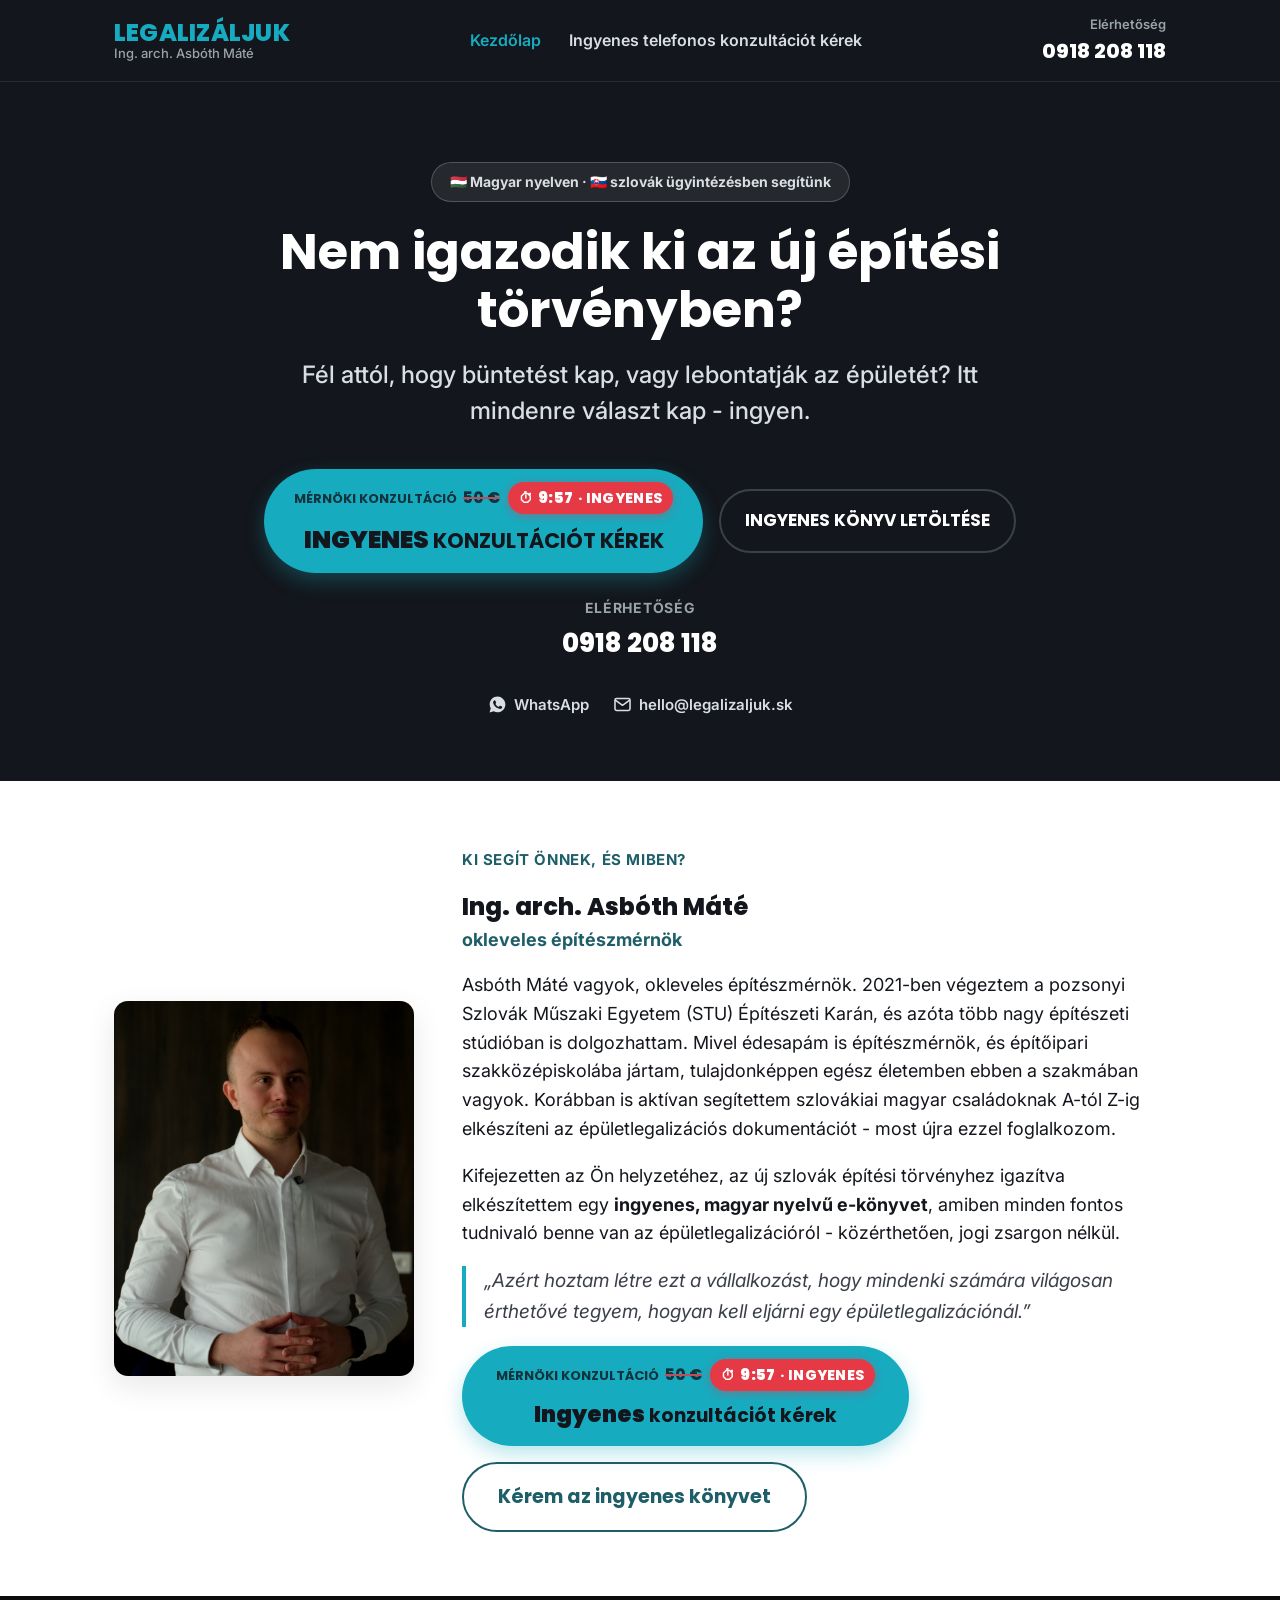
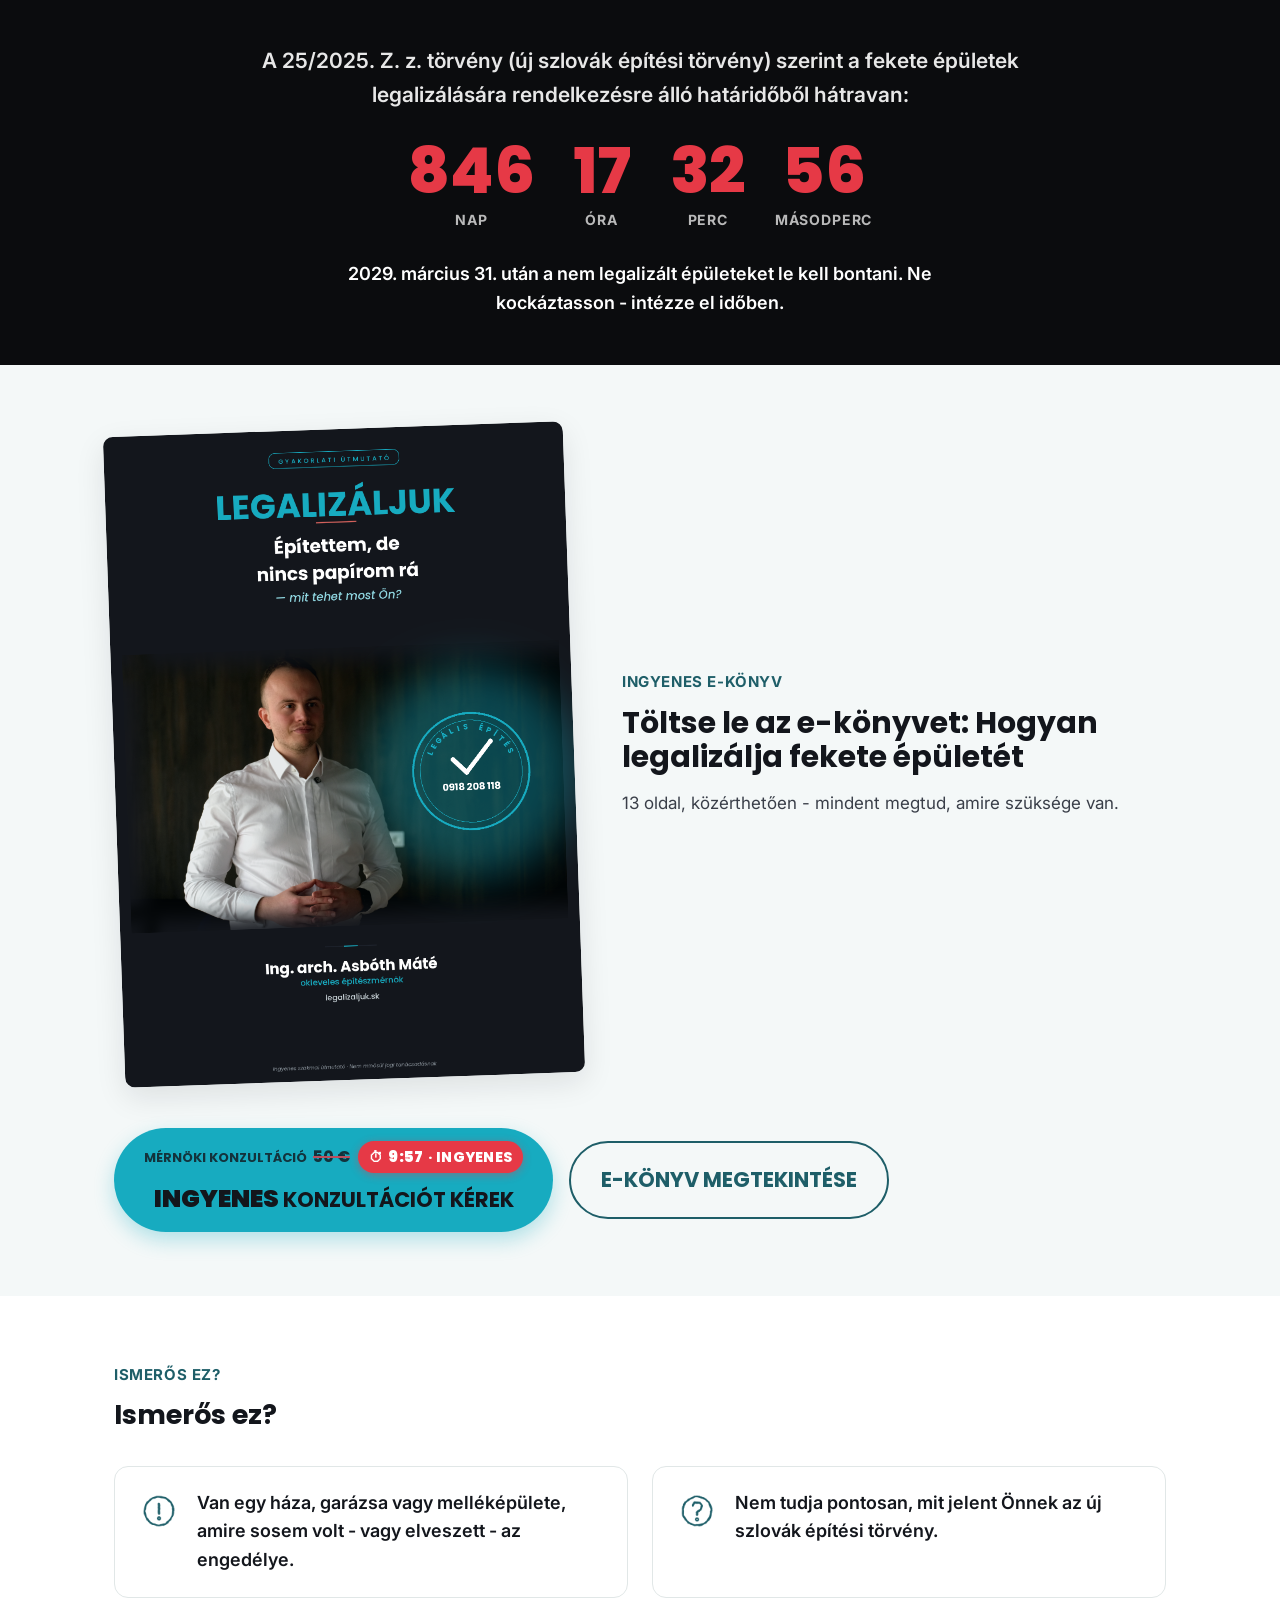
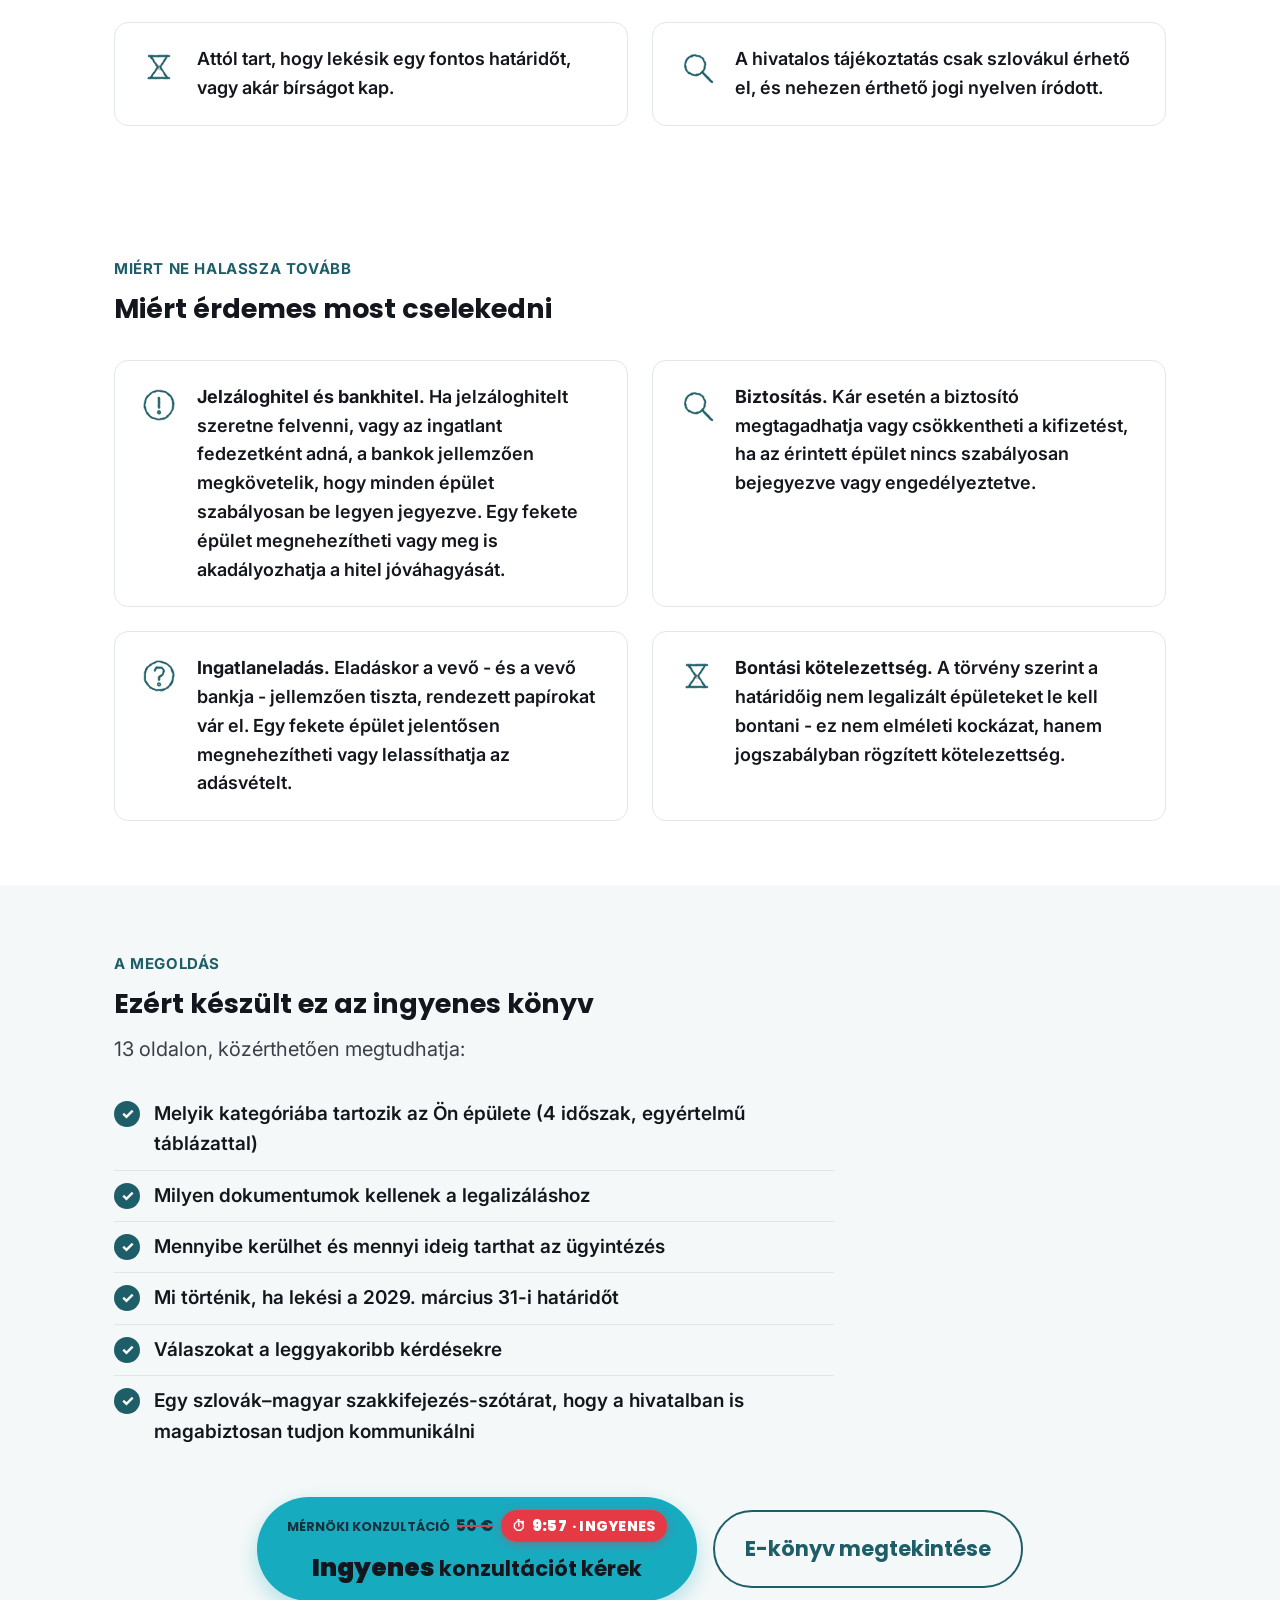
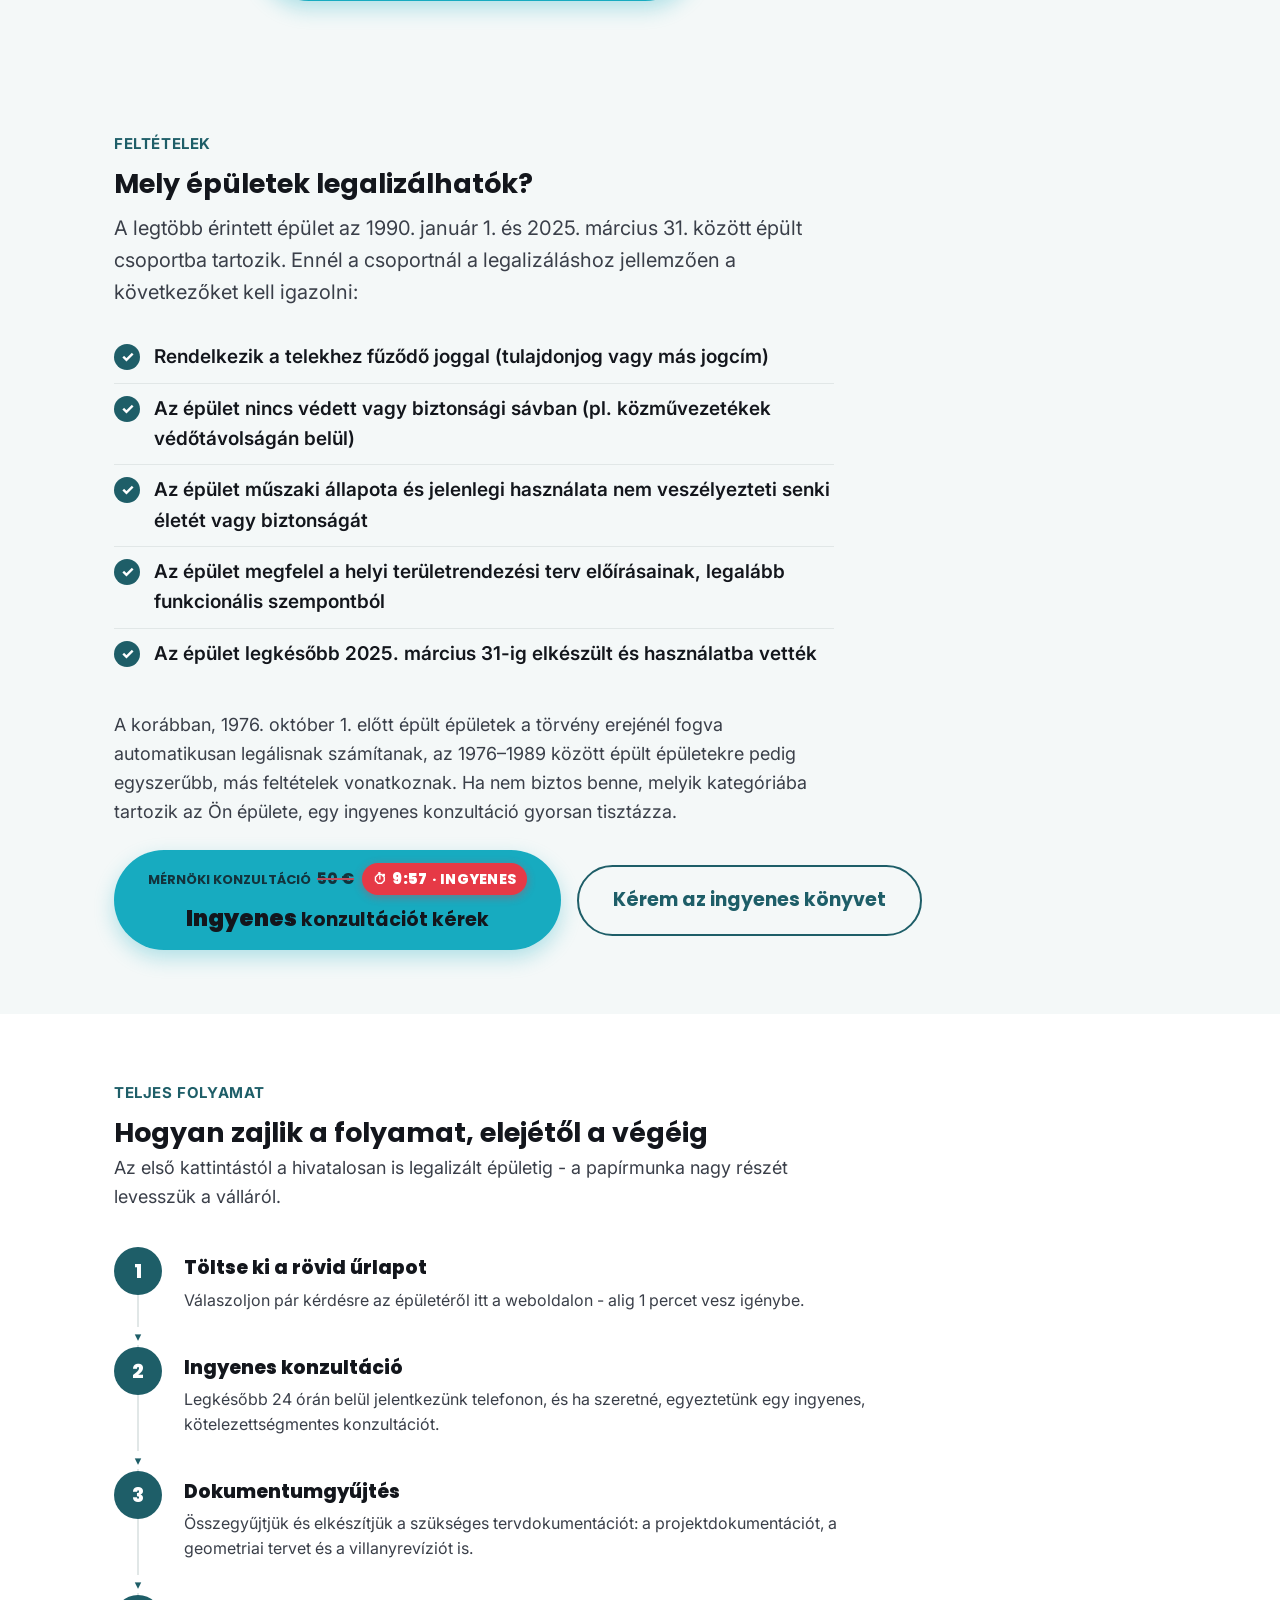
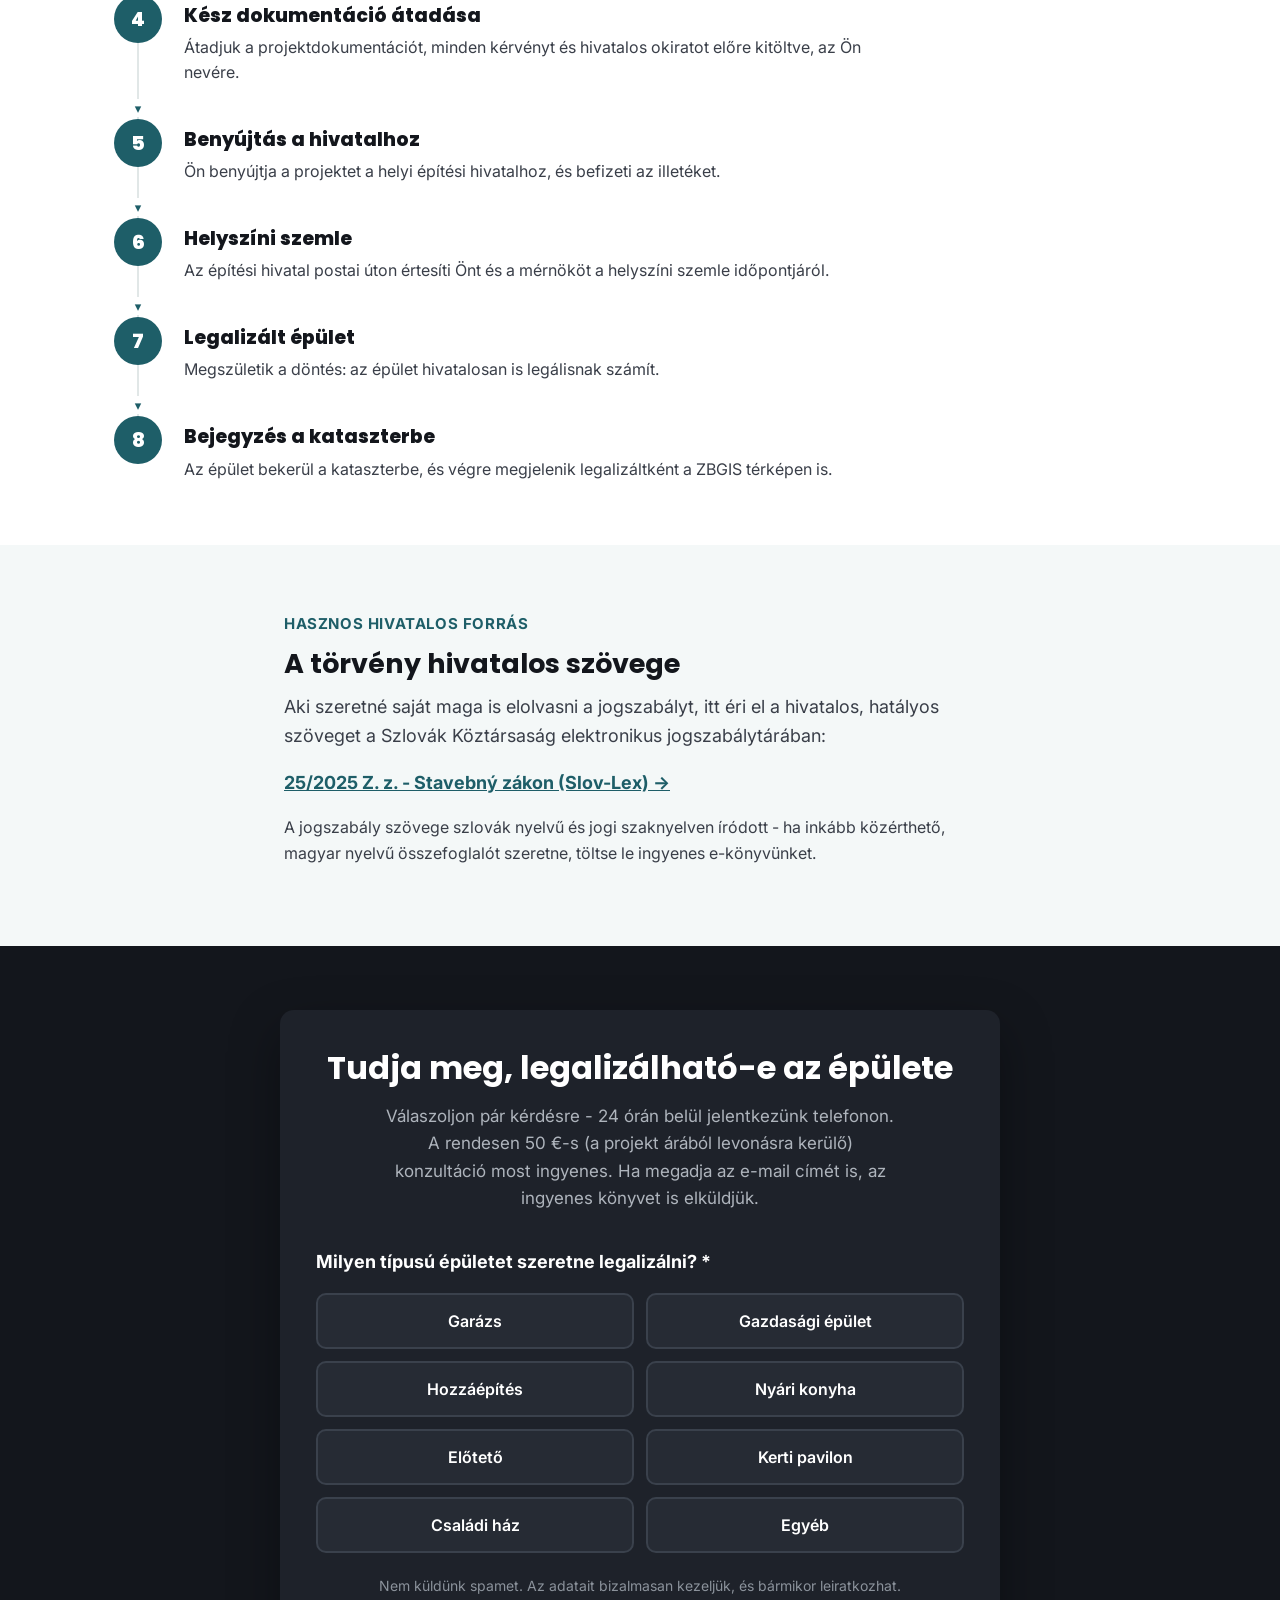
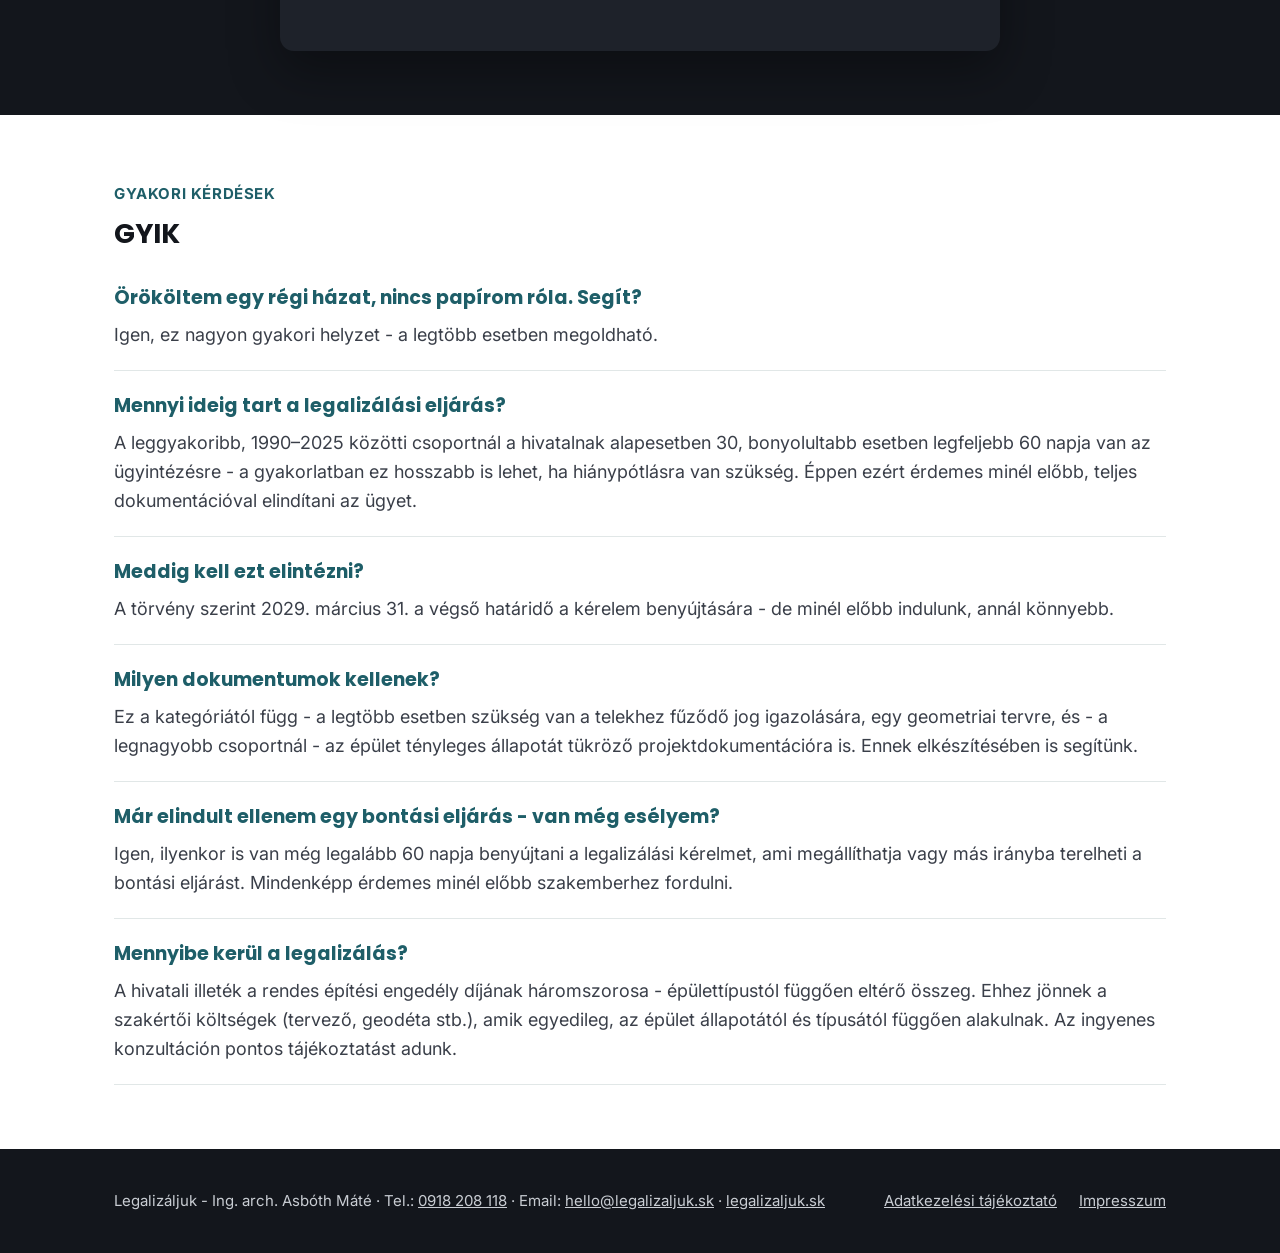
==== index.html @ 5e718c87 "Initial commit: Legalizáljuk landing page + Supabase/Resend lead pipeline Co-Authored-By: Claude Son" ====
<!DOCTYPE html>
<html lang="hu">
<head>
<meta charset="UTF-8">
<meta name="viewport" content="width=device-width, initial-scale=1.0">
<title>Legalizáljuk - Épületlegalizáció Szlovákiában | Ing. arch. Asbóth Máté</title>
<meta name="description" content="Fekete épülete van Szlovákiában? Ingyenes magyar nyelvű e-könyv és szakértői segítség a legalizációhoz - 2029. március 31-i határidő.">

<!-- =========================================================
     META PIXEL - illeszd be a saját Pixel-ID-det, majd vedd ki
     a kommentet erről a blokkról.
     =========================================================
<script>
  !function(f,b,e,v,n,t,s)
  {if(f.fbq)return;n=f.fbq=function(){n.callMethod?
  n.callMethod.apply(n,arguments):n.queue.push(arguments)};
  if(!f._fbq)f._fbq=n;n.push=n;n.loaded=!0;n.version='2.0';
  n.queue=[];t=b.createElement(e);t.async=!0;
  t.src=v;s=b.getElementsByTagName(e)[0];
  s.parentNode.insertBefore(t,s)}(window, document,'script',
  'https://connect.facebook.net/en_US/fbevents.js');
  fbq('init', 'IDE_JON_A_PIXEL_ID');
  fbq('track', 'PageView');
</script>
-->

<link rel="preconnect" href="https://fonts.googleapis.com">
<link rel="preconnect" href="https://fonts.gstatic.com" crossorigin>
<link href="https://fonts.googleapis.com/css2?family=Inter:wght@400;500;600;700&family=Poppins:wght@700;800&display=swap" rel="stylesheet">
<link rel="stylesheet" href="style.css">
</head>
<body>

<header class="site-header">
  <div class="wrap">
    <a href="index.html" class="logo">
      <span class="logo-word">LEGALIZÁLJUK</span>
      <span class="logo-sub">Ing. arch. Asbóth Máté</span>
    </a>
    <nav class="site-nav">
      <a href="index.html" class="active">Kezdőlap</a>
      <a href="#form-consult" data-consult-cta="compact" data-locked-label="Fontos: kérje most a konzultációt">Ingyenes telefonos konzultációt kérek</a>
    </nav>
    <a href="tel:+421918208118" class="header-phone">
      <span class="label">Elérhetőség</span>
      <span class="num">0918 208 118</span>
    </a>
  </div>
</header>

<!-- ================= HERO (sötét) ================= -->
<section class="hero hero-dark">
  <div class="wrap">
    <div class="hero-flag-badge">🇭🇺 Magyar nyelven · 🇸🇰 szlovák ügyintézésben segítünk</div>
    <h1>Nem igazodik ki az új építési törvényben?</h1>
    <p class="hero-sub">Fél attól, hogy büntetést kap, vagy lebontatják az épületét? Itt mindenre választ kap - ingyen.</p>
    <div class="hero-ctas">
      <div class="cta-row cta-row-center">
        <a href="#form-consult" class="btn btn-cyan btn-lg btn-timer" data-consult-cta="full">
          <span class="timer-row">
            <span class="orig-offer">MÉRNÖKI KONZULTÁCIÓ <span class="orig-price">50 €</span></span>
            <span class="free-badge">⏱ <span class="consult-timer-value">10:00</span> · INGYENES</span>
          </span>
          <span class="timer-main"><span class="word-ingyenes">INGYENES</span> KONZULTÁCIÓT KÉREK</span>
        </a>
        <a href="#form" class="btn btn-outline-dark btn-lg">INGYENES KÖNYV LETÖLTÉSE</a>
      </div>
      <a href="tel:+421918208118" class="hero-contact">
        <span class="label">Elérhetőség</span>
        <span class="hero-phone">0918 208 118</span>
      </a>
      <div class="hero-contact-extra">
        <a href="https://wa.me/421918208118" target="_blank" rel="noopener">
          <svg viewBox="0 0 24 24" fill="currentColor" aria-hidden="true"><path d="M12.04 2C6.58 2 2.13 6.45 2.13 11.91c0 1.75.46 3.45 1.32 4.95L2 22l5.28-1.38a9.9 9.9 0 0 0 4.76 1.21h.01c5.46 0 9.9-4.45 9.9-9.92 0-2.65-1.03-5.14-2.9-7.01A9.87 9.87 0 0 0 12.04 2zm5.8 14.13c-.24.68-1.4 1.3-1.93 1.37-.5.08-1.12.11-1.8-.11a16.5 16.5 0 0 1-1.62-.6c-2.86-1.24-4.72-4.12-4.86-4.31-.14-.19-1.16-1.55-1.16-2.95 0-1.41.73-2.1 1-2.39.26-.29.56-.36.75-.36.19 0 .37 0 .53.01.17.01.4-.06.62.48.24.58.81 2 .88 2.15.07.15.12.32.02.51-.09.19-.14.31-.28.48-.14.17-.29.37-.42.5-.14.14-.28.29-.12.57.16.29.72 1.2 1.56 1.95 1.07.96 1.98 1.26 2.26 1.4.29.14.46.12.63-.07.17-.19.71-.83.9-1.11.19-.29.38-.24.63-.14.26.09 1.65.78 1.93.92.29.14.48.21.55.33.07.12.07.68-.17 1.35z"/></svg>
          WhatsApp
        </a>
        <a href="mailto:hello@legalizaljuk.sk">
          <svg viewBox="0 0 24 24" fill="none" stroke="currentColor" stroke-width="2" aria-hidden="true"><rect x="2.5" y="4.5" width="19" height="15" rx="2"/><path d="M3 6.5l9 6.5 9-6.5" stroke-linecap="round" stroke-linejoin="round"/></svg>
          hello@legalizaljuk.sk
        </a>
      </div>
    </div>
  </div>
</section>

<!-- ================= BIZALOM / BEMUTATKOZÁS ================= -->
<section class="section bio-section" id="bemutatkozas">
  <div class="wrap">
    <div class="bio-photo">
      <img src="assets/mate-portrait.jpg" alt="Ing. arch. Asbóth Máté portréja">
    </div>
    <div class="bio-copy">
      <span class="eyebrow">Ki segít Önnek, és miben?</span>
      <div class="bio-name">Ing. arch. Asbóth Máté</div>
      <div class="bio-title">okleveles építészmérnök</div>
      <p>Asbóth Máté vagyok, okleveles építészmérnök. 2021-ben végeztem a pozsonyi Szlovák Műszaki Egyetem (STU) Építészeti Karán, és azóta több nagy építészeti stúdióban is dolgozhattam. Mivel édesapám is építészmérnök, és építőipari szakközépiskolába jártam, tulajdonképpen egész életemben ebben a szakmában vagyok. Korábban is aktívan segítettem szlovákiai magyar családoknak A-tól Z-ig elkészíteni az épületlegalizációs dokumentációt - most újra ezzel foglalkozom.</p>
      <p>Kifejezetten az Ön helyzetéhez, az új szlovák építési törvényhez igazítva elkészítettem egy <b>ingyenes, magyar nyelvű e-könyvet</b>, amiben minden fontos tudnivaló benne van az épületlegalizációról - közérthetően, jogi zsargon nélkül.</p>
      <p class="bio-quote">„Azért hoztam létre ezt a vállalkozást, hogy mindenki számára világosan érthetővé tegyem, hogyan kell eljárni egy épületlegalizációnál.”</p>
      <div class="cta-row">
        <a href="#form-consult" class="btn btn-cyan btn-timer" data-consult-cta="full">
          <span class="timer-row">
            <span class="orig-offer">MÉRNÖKI KONZULTÁCIÓ <span class="orig-price">50 €</span></span>
            <span class="free-badge">⏱ <span class="consult-timer-value">10:00</span> · INGYENES</span>
          </span>
          <span class="timer-main"><span class="word-ingyenes">Ingyenes</span> konzultációt kérek</span>
        </a>
        <a href="#form" class="btn btn-outline">Kérem az ingyenes könyvet</a>
      </div>
    </div>
  </div>
</section>

<!-- ================= VISSZASZÁMLÁLÓ ================= -->
<section class="countdown-panel" id="hatarido">
  <div class="wrap">
    <p class="countdown-title">
      A 25/2025. Z. z. törvény (új szlovák építési törvény) szerint a fekete épületek legalizálására rendelkezésre álló határidőből hátravan:
    </p>
    <div class="countdown-grid" aria-live="polite">
      <div class="countdown-unit">
        <div class="num" id="cd-days">–</div>
        <div class="lbl">nap</div>
      </div>
      <div class="countdown-unit">
        <div class="num" id="cd-hours">–</div>
        <div class="lbl">óra</div>
      </div>
      <div class="countdown-unit">
        <div class="num" id="cd-mins">–</div>
        <div class="lbl">perc</div>
      </div>
      <div class="countdown-unit">
        <div class="num" id="cd-secs">–</div>
        <div class="lbl">másodperc</div>
      </div>
    </div>
    <p class="countdown-note">2029. március 31. után a nem legalizált épületeket le kell bontani. Ne kockáztasson - intézze el időben.</p>
  </div>
</section>

<!-- ================= E-KÖNYV ================= -->
<section class="section section-alt ebook-section" id="ebook">
  <div class="wrap">
    <div class="ebook-cover-wrap">
      <img src="assets/ebook-cover.png" alt="Építettem, de nincs papírom rá - ingyenes e-könyv borítója">
    </div>
    <div class="ebook-copy">
      <span class="eyebrow">Ingyenes e-könyv</span>
      <h2>Töltse le az e-könyvet: Hogyan legalizálja fekete épületét</h2>
      <p class="sub">13 oldal, közérthetően - mindent megtud, amire szüksége van.</p>
    </div>
    <div class="cta-row" style="grid-column:1 / -1;">
      <a href="#form-consult" class="btn btn-cyan btn-lg btn-timer" data-consult-cta="full">
        <span class="timer-row">
          <span class="orig-offer">MÉRNÖKI KONZULTÁCIÓ <span class="orig-price">50 €</span></span>
          <span class="free-badge">⏱ <span class="consult-timer-value">10:00</span> · INGYENES</span>
        </span>
        <span class="timer-main"><span class="word-ingyenes">INGYENES</span> KONZULTÁCIÓT KÉREK</span>
      </a>
      <a href="#form" class="btn btn-outline btn-lg">E-KÖNYV MEGTEKINTÉSE</a>
    </div>
  </div>
</section>

<!-- ================= PROBLÉMA ================= -->
<section class="section" id="problema">
  <div class="wrap">
    <span class="eyebrow">Ismerős ez?</span>
    <h2>Ismerős ez?</h2>
    <div class="problem-list">
      <div class="problem-card">
        <img src="assets/icon_2_alert.png" alt="">
        <p>Van egy háza, garázsa vagy melléképülete, amire sosem volt - vagy elveszett - az engedélye.</p>
      </div>
      <div class="problem-card">
        <img src="assets/icon_8_question.png" alt="">
        <p>Nem tudja pontosan, mit jelent Önnek az új szlovák építési törvény.</p>
      </div>
      <div class="problem-card">
        <img src="assets/icon_5_hourglass.png" alt="">
        <p>Attól tart, hogy lekésik egy fontos határidőt, vagy akár bírságot kap.</p>
      </div>
      <div class="problem-card">
        <img src="assets/icon_7_magnifier.png" alt="">
        <p>A hivatalos tájékoztatás csak szlovákul érhető el, és nehezen érthető jogi nyelven íródott.</p>
      </div>
    </div>
  </div>
</section>

<!-- ================= MIÉRT ÉRDEMES MOST CSELEKEDNI ================= -->
<section class="section" id="miert-most">
  <div class="wrap">
    <span class="eyebrow">Miért ne halassza tovább</span>
    <h2>Miért érdemes most cselekedni</h2>
    <div class="problem-list">
      <div class="problem-card">
        <img src="assets/icon_2_alert.png" alt="">
        <p><b>Jelzáloghitel és bankhitel.</b> Ha jelzáloghitelt szeretne felvenni, vagy az ingatlant fedezetként adná, a bankok jellemzően megkövetelik, hogy minden épület szabályosan be legyen jegyezve. Egy fekete épület megnehezítheti vagy meg is akadályozhatja a hitel jóváhagyását.</p>
      </div>
      <div class="problem-card">
        <img src="assets/icon_7_magnifier.png" alt="">
        <p><b>Biztosítás.</b> Kár esetén a biztosító megtagadhatja vagy csökkentheti a kifizetést, ha az érintett épület nincs szabályosan bejegyezve vagy engedélyeztetve.</p>
      </div>
      <div class="problem-card">
        <img src="assets/icon_8_question.png" alt="">
        <p><b>Ingatlaneladás.</b> Eladáskor a vevő - és a vevő bankja - jellemzően tiszta, rendezett papírokat vár el. Egy fekete épület jelentősen megnehezítheti vagy lelassíthatja az adásvételt.</p>
      </div>
      <div class="problem-card">
        <img src="assets/icon_5_hourglass.png" alt="">
        <p><b>Bontási kötelezettség.</b> A törvény szerint a határidőig nem legalizált épületeket le kell bontani - ez nem elméleti kockázat, hanem jogszabályban rögzített kötelezettség.</p>
      </div>
    </div>
  </div>
</section>

<!-- ================= MEGOLDÁS ================= -->
<section class="section section-alt" id="megoldas">
  <div class="wrap">
    <span class="eyebrow">A megoldás</span>
    <h2>Ezért készült ez az ingyenes könyv</h2>
    <p class="sub" style="font-size:20px;color:var(--ink-soft);max-width:680px;">13 oldalon, közérthetően megtudhatja:</p>
    <ul class="solution-list">
      <li><span class="tick">✓</span> Melyik kategóriába tartozik az Ön épülete (4 időszak, egyértelmű táblázattal)</li>
      <li><span class="tick">✓</span> Milyen dokumentumok kellenek a legalizáláshoz</li>
      <li><span class="tick">✓</span> Mennyibe kerülhet és mennyi ideig tarthat az ügyintézés</li>
      <li><span class="tick">✓</span> Mi történik, ha lekési a 2029. március 31-i határidőt</li>
      <li><span class="tick">✓</span> Válaszokat a leggyakoribb kérdésekre</li>
      <li><span class="tick">✓</span> Egy szlovák–magyar szakkifejezés-szótárat, hogy a hivatalban is magabiztosan tudjon kommunikálni</li>
    </ul>
    <div class="cta-repeat">
      <div class="cta-row cta-row-center">
        <a href="#form-consult" class="btn btn-cyan btn-lg btn-timer" data-consult-cta="full">
          <span class="timer-row">
            <span class="orig-offer">MÉRNÖKI KONZULTÁCIÓ <span class="orig-price">50 €</span></span>
            <span class="free-badge">⏱ <span class="consult-timer-value">10:00</span> · INGYENES</span>
          </span>
          <span class="timer-main"><span class="word-ingyenes">Ingyenes</span> konzultációt kérek</span>
        </a>
        <a href="#form" class="btn btn-outline btn-lg">E-könyv megtekintése</a>
      </div>
    </div>
  </div>
</section>

<!-- ================= MELY ÉPÜLETEK LEGALIZÁLHATÓK ================= -->
<section class="section section-alt" id="feltetelek">
  <div class="wrap">
    <span class="eyebrow">Feltételek</span>
    <h2>Mely épületek legalizálhatók?</h2>
    <p style="font-size:20px;color:var(--ink-soft);max-width:720px;">A legtöbb érintett épület az 1990. január 1. és 2025. március 31. között épült csoportba tartozik. Ennél a csoportnál a legalizáláshoz jellemzően a következőket kell igazolni:</p>
    <ul class="solution-list">
      <li><span class="tick">✓</span> Rendelkezik a telekhez fűződő joggal (tulajdonjog vagy más jogcím)</li>
      <li><span class="tick">✓</span> Az épület nincs védett vagy biztonsági sávban (pl. közművezetékek védőtávolságán belül)</li>
      <li><span class="tick">✓</span> Az épület műszaki állapota és jelenlegi használata nem veszélyezteti senki életét vagy biztonságát</li>
      <li><span class="tick">✓</span> Az épület megfelel a helyi területrendezési terv előírásainak, legalább funkcionális szempontból</li>
      <li><span class="tick">✓</span> Az épület legkésőbb 2025. március 31-ig elkészült és használatba vették</li>
    </ul>
    <p style="color:var(--ink-soft);max-width:720px;">A korábban, 1976. október 1. előtt épült épületek a törvény erejénél fogva automatikusan legálisnak számítanak, az 1976–1989 között épült épületekre pedig egyszerűbb, más feltételek vonatkoznak. Ha nem biztos benne, melyik kategóriába tartozik az Ön épülete, egy ingyenes konzultáció gyorsan tisztázza.</p>
    <div class="cta-row" style="margin-top:24px;">
      <a href="#form-consult" class="btn btn-cyan btn-timer" data-consult-cta="full">
        <span class="timer-row">
          <span class="orig-offer">MÉRNÖKI KONZULTÁCIÓ <span class="orig-price">50 €</span></span>
          <span class="free-badge">⏱ <span class="consult-timer-value">10:00</span> · INGYENES</span>
        </span>
        <span class="timer-main"><span class="word-ingyenes">Ingyenes</span> konzultációt kérek</span>
      </a>
      <a href="#form" class="btn btn-outline">Kérem az ingyenes könyvet</a>
    </div>
  </div>
</section>

<!-- ================= TELJES FOLYAMAT ================= -->
<section class="section" id="folyamat">
  <div class="wrap">
    <span class="eyebrow">Teljes folyamat</span>
    <h2>Hogyan zajlik a folyamat, elejétől a végéig</h2>
    <p style="color:var(--ink-soft);max-width:720px;margin-top:-8px;">Az első kattintástól a hivatalosan is legalizált épületig - a papírmunka nagy részét levesszük a válláról.</p>
    <ol class="flow">
      <li class="flow-step">
        <div class="flow-num">1</div>
        <div class="flow-body">
          <p class="flow-title">Töltse ki a rövid űrlapot</p>
          <p>Válaszoljon pár kérdésre az épületéről itt a weboldalon - alig 1 percet vesz igénybe.</p>
        </div>
      </li>
      <li class="flow-step">
        <div class="flow-num">2</div>
        <div class="flow-body">
          <p class="flow-title">Ingyenes konzultáció</p>
          <p>Legkésőbb 24 órán belül jelentkezünk telefonon, és ha szeretné, egyeztetünk egy ingyenes, kötelezettségmentes konzultációt.</p>
        </div>
      </li>
      <li class="flow-step">
        <div class="flow-num">3</div>
        <div class="flow-body">
          <p class="flow-title">Dokumentumgyűjtés</p>
          <p>Összegyűjtjük és elkészítjük a szükséges tervdokumentációt: a projektdokumentációt, a geometriai tervet és a villanyrevíziót is.</p>
        </div>
      </li>
      <li class="flow-step">
        <div class="flow-num">4</div>
        <div class="flow-body">
          <p class="flow-title">Kész dokumentáció átadása</p>
          <p>Átadjuk a projektdokumentációt, minden kérvényt és hivatalos okiratot előre kitöltve, az Ön nevére.</p>
        </div>
      </li>
      <li class="flow-step">
        <div class="flow-num">5</div>
        <div class="flow-body">
          <p class="flow-title">Benyújtás a hivatalhoz</p>
          <p>Ön benyújtja a projektet a helyi építési hivatalhoz, és befizeti az illetéket.</p>
        </div>
      </li>
      <li class="flow-step">
        <div class="flow-num">6</div>
        <div class="flow-body">
          <p class="flow-title">Helyszíni szemle</p>
          <p>Az építési hivatal postai úton értesíti Önt és a mérnököt a helyszíni szemle időpontjáról.</p>
        </div>
      </li>
      <li class="flow-step">
        <div class="flow-num">7</div>
        <div class="flow-body">
          <p class="flow-title">Legalizált épület</p>
          <p>Megszületik a döntés: az épület hivatalosan is legálisnak számít.</p>
        </div>
      </li>
      <li class="flow-step">
        <div class="flow-num">8</div>
        <div class="flow-body">
          <p class="flow-title">Bejegyzés a kataszterbe</p>
          <p>Az épület bekerül a kataszterbe, és végre megjelenik legalizáltként a ZBGIS térképen is.</p>
        </div>
      </li>
    </ol>
  </div>
</section>

<!-- ================= HASZNOS HIVATALOS FORRÁSOK ================= -->
<section class="section section-alt" id="forrasok">
  <div class="wrap" style="max-width:760px;">
    <span class="eyebrow">Hasznos hivatalos forrás</span>
    <h2>A törvény hivatalos szövege</h2>
    <p style="color:var(--ink-soft);">Aki szeretné saját maga is elolvasni a jogszabályt, itt éri el a hivatalos, hatályos szöveget a Szlovák Köztársaság elektronikus jogszabálytárában:</p>
    <p><a href="https://www.slov-lex.sk/ezbierky/pravne-predpisy/SK/ZZ/2025/25/" target="_blank" rel="noopener" style="font-weight:700;">25/2025 Z. z. - Stavebný zákon (Slov-Lex) →</a></p>
    <p style="color:var(--ink-soft);font-size:16px;">A jogszabály szövege szlovák nyelvű és jogi szaknyelven íródott - ha inkább közérthető, magyar nyelvű összefoglalót szeretne, töltse le ingyenes e-könyvünket.</p>
  </div>
</section>

<!-- ================= FORM - INGYENES KONZULTÁCIÓ (3 lépéses kvíz) ================= -->
<section class="section form-section-dark" id="form-consult">
  <div class="wrap">
    <div class="wizard-card">

      <h2 class="wizard-title">Tudja meg, legalizálható-e az épülete</h2>
      <p class="wizard-sub" id="consult-wizard-sub">Válaszoljon pár kérdésre - 24 órán belül jelentkezünk telefonon. A rendesen 50 €-s (a projekt árából levonásra kerülő) konzultáció most ingyenes. Ha megadja az e-mail címét is, az ingyenes könyvet is elküldjük.</p>

      <div class="wizard-chips" id="consult-chips"></div>

      <form id="consult-form" novalidate>
        <div class="form-error" id="consult-form-error"></div>

        <!-- 0. lépés - épülettípus -->
        <div class="wizard-step" data-step="0">
          <p class="wizard-label">Milyen típusú épületet szeretne legalizálni? *</p>
          <div class="option-grid" data-field="building_type" data-fieldlabel="Épülettípus">
            <button type="button" class="option-btn" data-value="Garázs">Garázs</button>
            <button type="button" class="option-btn" data-value="Gazdasági épület">Gazdasági épület</button>
            <button type="button" class="option-btn" data-value="Hozzáépítés">Hozzáépítés</button>
            <button type="button" class="option-btn" data-value="Nyári konyha">Nyári konyha</button>
            <button type="button" class="option-btn" data-value="Előtető">Előtető</button>
            <button type="button" class="option-btn" data-value="Kerti pavilon">Kerti pavilon</button>
            <button type="button" class="option-btn" data-value="Családi ház">Családi ház</button>
            <button type="button" class="option-btn" data-value="Egyéb">Egyéb</button>
          </div>
        </div>

        <!-- 1. lépés - mikor épült -->
        <div class="wizard-step" data-step="1" hidden>
          <p class="wizard-label">Mikor épült az ingatlan? *</p>
          <div class="option-grid option-grid-2col" data-field="built_period" data-fieldlabel="Építés ideje">
            <button type="button" class="option-btn" data-value="1976. október 1. előtt">1976. október 1. előtt épült</button>
            <button type="button" class="option-btn" data-value="1976. október 1. – 1989. december 31. között">1976. október 1. – 1989. december 31. között épült</button>
            <button type="button" class="option-btn" data-value="1990. január 1. – 2025. március 31. között">1990. január 1. – 2025. március 31. között épült</button>
            <button type="button" class="option-btn option-btn-warning" data-value="2025. április 1. után">2025. április 1. után épült - Figyelem! Ez jelenleg nem legalizálható, fennáll a bontás veszélye!</button>
          </div>
        </div>

        <!-- 2. lépés - helyszín (ZBGIS-hez) + elérhetőség + részletek -->
        <div class="wizard-step" data-step="2" hidden>
          <div class="field-row">
            <div class="field field-dark">
              <label for="c_settlement">Község/város neve *</label>
              <input type="text" id="c_settlement" name="settlement" placeholder="Pl. Dunaszerdahely" required>
            </div>
            <div class="field field-dark">
              <label for="c_house_number">Házszám</label>
              <input type="text" id="c_house_number" name="house_number" placeholder="Pl. 123">
            </div>
          </div>
          <p class="field-hint">Ez segít, hogy a hívás előtt meg tudjam nézni az épületet a hivatalos térképen (ZBGIS).</p>

          <p class="wizard-label">Az épület jelenleg lakhatás céljára szolgál? *</p>
          <div class="option-grid" data-field="for_residence" data-fieldlabel="Lakhatás célja">
            <button type="button" class="option-btn" data-value="Igen">Igen</button>
            <button type="button" class="option-btn" data-value="Nem">Nem</button>
          </div>

          <div class="field field-dark">
            <label for="c_name">Teljes név *</label>
            <input type="text" id="c_name" name="name" required autocomplete="name">
          </div>
          <div class="field field-dark">
            <label for="c_phone">Telefonszám *</label>
            <input type="tel" id="c_phone" name="phone" required autocomplete="tel" placeholder="+421 9XX XXX XXX">
          </div>
          <div class="field field-dark">
            <label for="c_email">E-mail cím (nem kötelező - ha megadja, a könyvet is elküldjük)</label>
            <input type="email" id="c_email" name="email" autocomplete="email" placeholder="pelda@email.sk">
          </div>
          <div class="field field-dark">
            <label for="c_message">Probléma rövid leírása (nem kötelező)</label>
            <textarea id="c_message" name="message" rows="5" class="textarea-lg" placeholder="Meséljen pár szóban az épületéről..."></textarea>
          </div>

          <div class="checkbox-field required checkbox-field-dark">
            <input type="checkbox" id="consult_gdpr_consent" name="gdpr_consent" required>
            <label for="consult_gdpr_consent"><b>Hozzájárulok</b>, hogy a fent megadott személyes adataimat (név, telefonszám, e-mail cím, az épületre vonatkozó adatok) az Emma Properties s.r.o. (márkanevén: Legalizáljuk - Ing. arch. Asbóth Máté), mint adatkezelő, az épületlegalizációval kapcsolatos ingyenes konzultáció felajánlása céljából telefonon és/vagy e-mailben történő megkeresésem érdekében kezelje. Tudomásul veszem, hogy a hozzájárulásomat bármikor, indoklás nélkül, ingyenesen visszavonhatom a hello@legalizaljuk.sk e-mail címre küldött üzenettel. A hozzájárulás visszavonása nem érinti a visszavonás előtti adatkezelés jogszerűségét. Elolvastam és megértettem az <a href="adatkezelesi-tajekoztato.html" target="_blank">Adatkezelési tájékoztatót</a>.</label>
          </div>
          <div class="checkbox-field checkbox-field-dark">
            <input type="checkbox" id="consult_newsletter_optin" name="newsletter_optin">
            <label for="consult_newsletter_optin">(Nem kötelező) Szeretnék emellett rendszeresen is hasznos információkat kapni emailben az épületlegalizációval és az építkezéssel kapcsolatos témákról.</label>
          </div>
        </div>

        <!-- rejtett mezők a válaszott chip-értékeknek, hogy a beküldött adatban is szerepeljenek -->
        <input type="hidden" name="building_type" id="consult-hidden-building-type">
        <input type="hidden" name="built_period" id="consult-hidden-built-period">
        <input type="hidden" name="for_residence" id="consult-hidden-for-residence">

        <div class="wizard-nav">
          <button type="button" id="consult-back" class="btn btn-outline-dark" hidden>← Vissza</button>
          <button type="submit" id="consult-submit" class="btn btn-cyan btn-block btn-lg" hidden>Küldés - kérem az ingyenes konzultációt</button>
        </div>
        <p class="form-microcopy form-microcopy-dark">Nem küldünk spamet. Az adatait bizalmasan kezeljük, és bármikor leiratkozhat.</p>
      </form>
    </div>
  </div>
</section>

<!-- ================= GYIK ================= -->
<section class="section" id="gyik">
  <div class="wrap">
    <span class="eyebrow">Gyakori kérdések</span>
    <h2>GYIK</h2>

    <div class="faq-item">
      <p class="faq-q">Örököltem egy régi házat, nincs papírom róla. Segít?</p>
      <p class="faq-a">Igen, ez nagyon gyakori helyzet - a legtöbb esetben megoldható.</p>
    </div>
    <div class="faq-item">
      <p class="faq-q">Mennyi ideig tart a legalizálási eljárás?</p>
      <p class="faq-a">A leggyakoribb, 1990–2025 közötti csoportnál a hivatalnak alapesetben 30, bonyolultabb esetben legfeljebb 60 napja van az ügyintézésre - a gyakorlatban ez hosszabb is lehet, ha hiánypótlásra van szükség. Éppen ezért érdemes minél előbb, teljes dokumentációval elindítani az ügyet.</p>
    </div>
    <div class="faq-item">
      <p class="faq-q">Meddig kell ezt elintézni?</p>
      <p class="faq-a">A törvény szerint 2029. március 31. a végső határidő a kérelem benyújtására - de minél előbb indulunk, annál könnyebb.</p>
    </div>
    <div class="faq-item">
      <p class="faq-q">Milyen dokumentumok kellenek?</p>
      <p class="faq-a">Ez a kategóriától függ - a legtöbb esetben szükség van a telekhez fűződő jog igazolására, egy geometriai tervre, és - a legnagyobb csoportnál - az épület tényleges állapotát tükröző projektdokumentációra is. Ennek elkészítésében is segítünk.</p>
    </div>
    <div class="faq-item">
      <p class="faq-q">Már elindult ellenem egy bontási eljárás - van még esélyem?</p>
      <p class="faq-a">Igen, ilyenkor is van még legalább 60 napja benyújtani a legalizálási kérelmet, ami megállíthatja vagy más irányba terelheti a bontási eljárást. Mindenképp érdemes minél előbb szakemberhez fordulni.</p>
    </div>
    <div class="faq-item">
      <p class="faq-q">Mennyibe kerül a legalizálás?</p>
      <p class="faq-a">A hivatali illeték a rendes építési engedély díjának háromszorosa - épülettípustól függően eltérő összeg. Ehhez jönnek a szakértői költségek (tervező, geodéta stb.), amik egyedileg, az épület állapotától és típusától függően alakulnak. Az ingyenes konzultáción pontos tájékoztatást adunk.</p>
    </div>
  </div>
</section>

<!-- ================= FOOTER ================= -->
<footer class="site-footer">
  <div class="wrap">
    <div>Legalizáljuk - Ing. arch. Asbóth Máté · Tel.: <a href="tel:+421918208118">0918 208 118</a> · Email: <a href="mailto:hello@legalizaljuk.sk">hello@legalizaljuk.sk</a> · <a href="https://legalizaljuk.sk">legalizaljuk.sk</a></div>
    <div class="footer-links">
      <a href="adatkezelesi-tajekoztato.html">Adatkezelési tájékoztató</a>
      <a href="impresszum.html">Impresszum</a>
    </div>
  </div>
</footer>

<!-- ================= KÖNYV MODAL (felugró ablak) ================= -->
<div class="modal-overlay" id="book-modal-overlay" hidden>
  <div class="modal-card wizard-card form-section-dark" id="form" role="dialog" aria-modal="true" aria-labelledby="book-modal-title">
    <button type="button" class="modal-close" id="book-modal-close" aria-label="Bezárás">×</button>

    <h2 class="wizard-title" id="book-modal-title">Kérje el az ingyenes e-könyvet</h2>
    <p class="wizard-sub">Adja meg az e-mail címét és telefonszámát - két percen belül megkapja a könyvet.</p>

    <form id="book-form" novalidate>
      <div class="form-error" id="book-form-error"></div>

      <div class="field field-dark">
        <label for="email">E-mail cím *</label>
        <input type="email" id="email" name="email" required autocomplete="email" placeholder="pelda@email.sk">
      </div>
      <div class="field field-dark">
        <label for="phone">Telefonszám *</label>
        <input type="tel" id="phone" name="phone" required autocomplete="tel" placeholder="+421 9XX XXX XXX">
      </div>

      <div class="checkbox-field required checkbox-field-dark">
        <input type="checkbox" id="book_gdpr_consent" name="gdpr_consent" required>
        <label for="book_gdpr_consent"><b>Hozzájárulok</b>, hogy a fent megadott személyes adataimat (telefonszám, e-mail cím) az Emma Properties s.r.o. (márkanevén: Legalizáljuk - Ing. arch. Asbóth Máté), mint adatkezelő, az alábbi célból kezelje: az ingyenes kiskönyv részemre történő megküldése. Tudomásul veszem, hogy a hozzájárulásomat bármikor, indoklás nélkül, ingyenesen visszavonhatom a hello@legalizaljuk.sk e-mail címre küldött üzenettel. A hozzájárulás visszavonása nem érinti a visszavonás előtti adatkezelés jogszerűségét. Elolvastam és megértettem az <a href="adatkezelesi-tajekoztato.html" target="_blank">Adatkezelési tájékoztatót</a>.</label>
      </div>

      <div class="checkbox-field checkbox-field-dark">
        <input type="checkbox" id="book_newsletter_optin" name="newsletter_optin">
        <label for="book_newsletter_optin">(Nem kötelező) Szeretnék emellett rendszeresen is hasznos információkat kapni emailben az épületlegalizációval és az építkezéssel kapcsolatos témákról.</label>
      </div>

      <button type="submit" class="btn btn-cyan btn-block btn-lg">Küldés - kérem a könyvet</button>
      <p class="form-microcopy form-microcopy-dark">Nem küldünk spamet. Az adatait bizalmasan kezeljük, és bármikor leiratkozhat.</p>
    </form>
  </div>
</div>

<!-- ================= MOBIL STICKY CTA SÁV ================= -->
<div class="mobile-sticky-cta">
  <a href="#form-consult" class="btn btn-cyan" data-consult-cta="compact" data-locked-label="Fontos: kérje most">Ingyenes konzultáció</a>
  <a href="#form" class="btn btn-outline-dark">Ingyenes könyv</a>
</div>

<script src="script.js"></script>
</body>
</html>
---- style.css ----
/* =========================================================
   Legalizáljuk - landing page stílusok
   Design-elv: fehér alap, sötét szöveg, EGY kiemelő szín
   (sötét teal), nagy kontrasztok, 50+ / gyengénlátó
   látogatóknak is jól olvasható méretek.
   ========================================================= */

:root{
  --ink:        #13161C;
  --ink-soft:   #3A3F49;
  --teal:       #1E5E68;
  --teal-dark:  #163F47;
  --cyan:       #17ABC0;
  --white:      #FFFFFF;
  --bg-soft:    #F4F8F8;
  --border:     #E1E7E7;
  --red:        #E63946;
  --black:      #0B0C0E;
  --radius:     14px;
  --max-w:      1100px;
  --shadow:     0 10px 30px rgba(19,22,28,0.10);
}

*, *::before, *::after{ box-sizing: border-box; }

html{ scroll-behavior: smooth; }

body{
  margin: 0;
  font-family: "Inter", "Segoe UI", system-ui, -apple-system, Arial, sans-serif;
  color: var(--ink);
  background: var(--white);
  font-size: 18px;
  line-height: 1.6;
  -webkit-font-smoothing: antialiased;
}

h1, h2, h3{
  font-family: "Poppins", "Inter", system-ui, sans-serif;
  font-weight: 700;
  line-height: 1.15;
  margin: 0 0 0.5em 0;
  color: var(--ink);
}

p{ margin: 0 0 1em 0; }

a{ color: var(--teal); }

img{ max-width: 100%; display: block; }

.wrap{
  max-width: var(--max-w);
  margin: 0 auto;
  padding: 0 24px;
}

.section{
  padding: 64px 0;
}

.section-tight{ padding: 40px 0; }

.section-alt{
  background: var(--bg-soft);
}

.eyebrow{
  display: inline-block;
  font-weight: 700;
  letter-spacing: 0.04em;
  text-transform: uppercase;
  font-size: 15px;
  color: var(--teal);
  margin-bottom: 12px;
}

.center{ text-align: center; }

/* ---------- Gombok ---------- */
.btn{
  display: inline-flex;
  align-items: center;
  justify-content: center;
  gap: 10px;
  font-family: "Poppins", sans-serif;
  font-weight: 700;
  font-size: 19px;
  text-decoration: none;
  border: none;
  border-radius: 999px;
  padding: 18px 34px;
  cursor: pointer;
  transition: transform .12s ease, box-shadow .12s ease, opacity .12s ease;
  min-height: 56px;
}
.btn:hover{ transform: translateY(-1px); opacity: 0.95; }
.btn:active{ transform: translateY(0); }

.btn-primary{
  background: var(--teal);
  color: var(--white);
  box-shadow: 0 8px 20px rgba(30,94,104,0.30);
}
.btn-cyan{
  background: var(--cyan);
  color: var(--ink);
  box-shadow: 0 8px 20px rgba(23,171,192,0.30);
}
.btn-outline{
  background: transparent;
  color: var(--teal);
  border: 2px solid var(--teal);
}
.btn-block{ width: 100%; }
.btn-lg{ font-size: 21px; padding: 20px 30px; }
.btn[hidden]{ display: none; }

/* ---------- Konzultáció CTA - akciós visszaszámlálós gomb ---------- */
.btn-timer{
  flex-direction: column;
  gap: 6px;
  padding-top: 13px;
  padding-bottom: 13px;
}
.btn-timer .timer-row{
  display: flex;
  align-items: center;
  flex-wrap: wrap;
  justify-content: center;
  gap: 8px;
  font-size: 13px;
  font-weight: 700;
  letter-spacing: 0;
}
.btn-timer .orig-offer{
  opacity: 0.8;
}
.btn-timer .orig-price{
  display: inline-block;
  font-size: 15px;
  font-weight: 800;
  text-decoration: line-through;
  text-decoration-color: var(--red);
  text-decoration-thickness: 2px;
  margin-left: 3px;
}
.btn-timer .free-badge{
  display: inline-flex;
  align-items: center;
  gap: 5px;
  background: var(--red);
  color: var(--white);
  font-weight: 800;
  font-size: 14px;
  letter-spacing: 0.02em;
  padding: 4px 11px;
  border-radius: 999px;
  box-shadow: 0 2px 8px rgba(230,57,70,0.45);
}
.btn-timer .free-badge .consult-timer-value{
  font-variant-numeric: tabular-nums;
  font-size: 15px;
  font-weight: 900;
}
.btn-timer .timer-main{
  font-family: "Poppins", sans-serif;
}
.btn-timer .timer-main .word-ingyenes{
  font-size: 1.18em;
  font-weight: 900;
}
/* "lezárt" (24 órás) állapot - nincs ár, helyette piros sürgetés hívja fel a figyelmet */
.btn-timer.is-locked .urgent-badge{
  display: inline-flex;
  align-items: center;
  gap: 7px;
  background: var(--red);
  color: var(--white);
  font-weight: 800;
  font-size: 14px;
  letter-spacing: 0.02em;
  padding: 4px 12px;
  border-radius: 999px;
  box-shadow: 0 2px 8px rgba(230,57,70,0.45);
}
.urgent-dot{
  display: inline-block;
  width: 8px;
  height: 8px;
  flex-shrink: 0;
  border-radius: 50%;
  background: var(--white);
  animation: legal-pulse-dot-white 1.6s infinite;
}
/* piros sürgető pötty a kompakt CTA-kon (fejléc-nav, mobil sticky sáv) */
[data-consult-cta="compact"].is-locked{
  color: var(--red);
  font-weight: 800;
}
[data-consult-cta="compact"].is-locked .urgent-dot{
  background: var(--red);
  margin-right: 7px;
  vertical-align: middle;
  animation: legal-pulse-dot-red 1.6s infinite;
}
.btn[data-consult-cta="compact"].is-locked{
  background: var(--red);
  border-color: var(--red);
  color: var(--white);
}
.btn[data-consult-cta="compact"].is-locked .urgent-dot{ background: var(--white); }
.text-urgent{ color: var(--red); font-weight: 800; }
@keyframes legal-pulse-dot-white{
  0%{ box-shadow: 0 0 0 0 rgba(255,255,255,0.7); }
  70%{ box-shadow: 0 0 0 6px rgba(255,255,255,0); }
  100%{ box-shadow: 0 0 0 0 rgba(255,255,255,0); }
}
@keyframes legal-pulse-dot-red{
  0%{ box-shadow: 0 0 0 0 rgba(230,57,70,0.6); }
  70%{ box-shadow: 0 0 0 6px rgba(230,57,70,0); }
  100%{ box-shadow: 0 0 0 0 rgba(230,57,70,0); }
}

/* ---------- Fejléc (sötét, ugyanaz mint a hero) ---------- */
.site-header{
  position: sticky;
  top: 0;
  z-index: 50;
  background: var(--ink);
  border-bottom: 1px solid #262B34;
}
.site-header .wrap{
  display: flex;
  align-items: center;
  justify-content: space-between;
  padding-top: 14px;
  padding-bottom: 14px;
  gap: 16px;
}
.site-nav{
  display: flex;
  gap: 28px;
}
.site-nav a{
  font-weight: 600;
  font-size: 16px;
  color: #D9DEE3;
  text-decoration: none;
}
.site-nav a:hover{ color: var(--cyan); }
.site-nav a.active{ color: var(--cyan); }
@media (max-width: 680px){
  .site-nav{ display: none; }
}
.logo{
  display: flex;
  flex-direction: column;
  line-height: 1.1;
  text-decoration: none;
}
.logo-word{
  font-family: "Poppins", sans-serif;
  font-weight: 800;
  font-size: 24px;
  color: var(--cyan);
  letter-spacing: 0.01em;
}
.logo-sub{
  font-size: 13px;
  color: #9AA3AC;
  font-weight: 500;
}
.header-phone{
  display: flex;
  flex-direction: column;
  align-items: flex-end;
  text-decoration: none;
  color: var(--white);
}
.header-phone .label{
  font-size: 13px;
  color: #9AA3AC;
  font-weight: 600;
}
.header-phone .num{
  font-family: "Poppins", sans-serif;
  font-weight: 800;
  font-size: 20px;
  color: var(--white);
  white-space: nowrap;
}
.header-phone:hover .num{ color: var(--cyan); }

/* ---------- HERO (sötét) ---------- */
.hero{
  padding: 80px 0 64px 0;
  text-align: center;
}
.hero-dark{
  background: var(--ink);
  color: var(--white);
}
.hero-dark h1{
  color: var(--white);
  font-size: clamp(32px, 5.4vw, 50px);
  max-width: 820px;
  margin: 0 auto 18px auto;
}
.hero-dark .hero-sub{
  font-size: clamp(19px, 2.6vw, 24px);
  font-weight: 500;
  font-family: "Inter", sans-serif;
  color: #D9DEE3;
  max-width: 680px;
  margin: 0 auto 40px auto;
  line-height: 1.5;
}
.hero-flag-badge{
  display: inline-flex;
  align-items: center;
  gap: 8px;
  background: rgba(255,255,255,0.08);
  border: 1px solid rgba(255,255,255,0.2);
  color: #D9DEE3;
  font-weight: 700;
  font-size: 14px;
  padding: 8px 18px;
  border-radius: 999px;
  margin-bottom: 22px;
}
.hero-ctas{
  display: flex;
  flex-direction: column;
  align-items: center;
  gap: 24px;
}
.hero-contact{
  display: inline-flex;
  flex-direction: column;
  align-items: center;
  gap: 4px;
  text-decoration: none;
}
.hero-contact .label{
  font-size: 14px;
  font-weight: 700;
  color: #9AA3AC;
  text-transform: uppercase;
  letter-spacing: 0.05em;
}
.hero-contact .hero-phone{
  font-family: "Poppins", sans-serif;
  font-weight: 800;
  font-size: 26px;
  color: var(--white);
}
.hero-contact-extra{
  display: flex;
  gap: 24px;
  flex-wrap: wrap;
  justify-content: center;
  margin-top: 4px;
}
.hero-contact-extra a{
  display: inline-flex;
  align-items: center;
  gap: 7px;
  color: #D9DEE3;
  font-weight: 600;
  font-size: 15px;
  text-decoration: none;
}
.hero-contact-extra a:hover{ color: var(--cyan); }
.hero-contact-extra svg{ width: 19px; height: 19px; flex-shrink: 0; }

/* ---------- VISSZASZÁMLÁLÓ ---------- */
.countdown-panel{
  background: var(--black);
  color: var(--white);
  padding: 48px 0;
}
.countdown-title{
  max-width: 760px;
  margin: 0 auto 28px auto;
  text-align: center;
  font-size: clamp(17px, 2.4vw, 21px);
  font-weight: 600;
  color: #E7E7E7;
  font-family: "Inter", sans-serif;
}
.countdown-grid{
  display: flex;
  justify-content: center;
  gap: clamp(10px, 3vw, 28px);
  flex-wrap: wrap;
  margin-bottom: 28px;
}
.countdown-unit{
  text-align: center;
  min-width: 78px;
}
.countdown-unit .num{
  font-family: "Poppins", sans-serif;
  font-weight: 800;
  font-size: clamp(38px, 8vw, 64px);
  color: var(--red);
  line-height: 1;
  font-variant-numeric: tabular-nums;
}
.countdown-unit .lbl{
  margin-top: 6px;
  font-size: 14px;
  text-transform: uppercase;
  letter-spacing: 0.06em;
  color: #B9B9B9;
  font-weight: 700;
}
.countdown-note{
  max-width: 680px;
  margin: 0 auto;
  text-align: center;
  color: var(--white);
  font-size: 18px;
  font-weight: 600;
}

/* ---------- E-KÖNYV ---------- */
.ebook-section .wrap{
  display: grid;
  grid-template-columns: minmax(300px, 460px) 1fr;
  gap: 48px;
  align-items: center;
}
.ebook-cover-wrap{
  justify-self: center;
}
.ebook-cover-wrap img{
  border-radius: 10px;
  box-shadow: var(--shadow);
  transform: rotate(-2deg);
}
.ebook-copy h2{ font-size: clamp(24px,3vw,30px); }
.ebook-copy .sub{
  font-size: 17px;
  color: var(--ink-soft);
  margin-bottom: 26px;
}

/* ---------- BEMUTATKOZÁS ---------- */
.bio-section .wrap{
  display: grid;
  grid-template-columns: minmax(200px, 300px) 1fr;
  gap: 48px;
  align-items: center;
}
.bio-photo img{
  border-radius: var(--radius);
  box-shadow: var(--shadow);
  aspect-ratio: 4/5;
  object-fit: cover;
  width: 100%;
}
.bio-copy h2{ font-size: clamp(26px,3.6vw,34px); }
.bio-name{
  font-family: "Poppins", sans-serif;
  font-weight: 800;
  font-size: 24px;
  margin-top: 4px;
}
.bio-title{
  color: var(--teal);
  font-weight: 700;
  margin-bottom: 16px;
}
.bio-quote{
  margin-top: 18px;
  padding-left: 18px;
  border-left: 4px solid var(--cyan);
  font-style: italic;
  color: var(--ink-soft);
  font-size: 19px;
}

/* ---------- PROBLÉMA lista ---------- */
.problem-list{
  display: grid;
  grid-template-columns: repeat(2, 1fr);
  gap: 24px;
  margin-top: 36px;
}
.problem-card{
  display: flex;
  gap: 16px;
  align-items: flex-start;
  background: var(--white);
  border: 1px solid var(--border);
  border-radius: var(--radius);
  padding: 22px;
}
.problem-card img{
  width: 44px;
  height: 44px;
  flex-shrink: 0;
}
.problem-card p{
  margin: 0;
  font-size: 18px;
  font-weight: 600;
  color: var(--ink);
}

/* ---------- MEGOLDÁS ---------- */
.solution-list{
  list-style: none;
  margin: 24px 0 32px 0;
  padding: 0;
  max-width: 720px;
}
.solution-list li{
  display: flex;
  gap: 14px;
  align-items: flex-start;
  font-size: 19px;
  font-weight: 600;
  padding: 10px 0;
  border-bottom: 1px solid var(--border);
}
.solution-list li:last-child{ border-bottom: none; }
.solution-list .tick{
  flex-shrink: 0;
  width: 26px;
  height: 26px;
  border-radius: 50%;
  background: var(--teal);
  color: var(--white);
  display: flex;
  align-items: center;
  justify-content: center;
  font-size: 15px;
  font-weight: 800;
  margin-top: 2px;
}

/* ---------- HOGYAN MŰKÖDIK ---------- */
.steps{
  display: grid;
  grid-template-columns: repeat(3, 1fr);
  gap: 28px;
  margin-top: 36px;
}
.steps-4{ grid-template-columns: repeat(4, 1fr); }
@media (max-width: 900px){
  .steps-4{ grid-template-columns: repeat(2, 1fr); }
}
.step{
  text-align: center;
  padding: 8px;
}
.step .step-num{
  width: 56px;
  height: 56px;
  border-radius: 50%;
  background: var(--teal);
  color: var(--white);
  font-family: "Poppins", sans-serif;
  font-weight: 800;
  font-size: 24px;
  display: flex;
  align-items: center;
  justify-content: center;
  margin: 0 auto 16px auto;
}
.step p{ font-size: 18px; font-weight: 600; color: var(--ink); }

/* ---------- Teljes folyamat - függőleges flow-diagram, nyilakkal ---------- */
.flow{
  list-style: none;
  margin: 36px 0 0 0;
  padding: 0;
  max-width: 760px;
}
.flow-step{
  position: relative;
  display: flex;
  gap: 22px;
  padding-bottom: 34px;
}
.flow-step:last-child{ padding-bottom: 0; }
.flow-num{
  position: relative;
  z-index: 1;
  flex-shrink: 0;
  width: 48px;
  height: 48px;
  border-radius: 50%;
  background: var(--teal);
  color: var(--white);
  font-family: "Poppins", sans-serif;
  font-weight: 800;
  font-size: 20px;
  display: flex;
  align-items: center;
  justify-content: center;
}
.flow-step:not(:last-child)::before{
  content: "";
  position: absolute;
  left: 23px;
  top: 48px;
  bottom: -6px;
  width: 2px;
  background: var(--border);
}
.flow-step:not(:last-child)::after{
  content: "▾";
  position: absolute;
  left: 15px;
  bottom: 2px;
  width: 18px;
  height: 18px;
  line-height: 18px;
  text-align: center;
  font-size: 13px;
  color: var(--teal);
  background: var(--white);
}
.flow-body{ padding-top: 6px; }
.flow-title{
  font-family: "Poppins", sans-serif;
  font-weight: 800;
  font-size: 19px;
  color: var(--ink);
  margin: 0 0 4px 0;
}
.flow-body p:not(.flow-title){
  margin: 0;
  color: var(--ink-soft);
  font-size: 16px;
  line-height: 1.55;
}
@media (max-width: 560px){
  .flow-step{ gap: 16px; padding-bottom: 26px; }
  .flow-num{ width: 40px; height: 40px; font-size: 17px; }
  .flow-step:not(:last-child)::before{ left: 19px; top: 40px; }
  .flow-step:not(:last-child)::after{ left: 11px; }
}

/* ---------- CTA doboz ismétlés ---------- */
.cta-repeat{
  text-align: center;
  margin-top: 40px;
}

/* ---------- CTA gombsor (két gomb mindig egymás mellett) ---------- */
.cta-row{
  display: flex;
  flex-wrap: wrap;
  align-items: center;
  gap: 16px;
}
.cta-row-center{ justify-content: center; }

/* ---------- FORM (3 lépéses sötét kvíz-kártya) ---------- */
.form-section-dark{
  background: var(--ink);
}
.wizard-card{
  max-width: 720px;
  margin: 0 auto;
  background: #1E222A;
  border-radius: var(--radius);
  padding: 40px 36px;
  box-shadow: 0 20px 50px rgba(0,0,0,0.35);
}

/* ---------- Könyv-igénylés felugró ablak (modal) ---------- */
.modal-overlay{
  position: fixed;
  inset: 0;
  background: rgba(11,12,14,0.75);
  display: flex;
  align-items: flex-start;
  justify-content: center;
  padding: 40px 20px;
  z-index: 200;
  overflow-y: auto;
}
.modal-overlay[hidden]{ display: none; }
.modal-card{
  position: relative;
  width: 100%;
  margin: auto;
}
.modal-close{
  position: absolute;
  top: 14px;
  right: 14px;
  width: 38px;
  height: 38px;
  border-radius: 50%;
  background: #262B34;
  border: 2px solid #3A414C;
  color: var(--white);
  font-size: 22px;
  line-height: 1;
  cursor: pointer;
  display: flex;
  align-items: center;
  justify-content: center;
  transition: border-color .15s ease, background .15s ease;
}
.modal-close:hover{ border-color: var(--cyan); background: #3A414C; }
body.modal-open{ overflow: hidden; }
@media (max-width: 560px){
  .modal-overlay{ padding: 20px 12px; }
  .modal-card{ padding: 32px 20px; }
}
.form-section-dark .wizard-title{
  color: var(--white);
  text-align: center;
  font-size: clamp(24px, 3.2vw, 32px);
}
.form-section-dark .wizard-sub{
  text-align: center;
  color: #AEB4BC;
  max-width: 520px;
  margin: 0 auto 28px auto;
  font-size: 17px;
}
.wizard-chips{
  display: flex;
  flex-wrap: wrap;
  gap: 8px;
  justify-content: center;
  margin-bottom: 8px;
}
.wizard-chips:not(:empty){ margin-bottom: 24px; }
.chip{
  display: inline-flex;
  align-items: center;
  gap: 8px;
  background: rgba(23,171,192,0.15);
  border: 1px solid var(--cyan);
  color: var(--cyan);
  font-size: 14px;
  font-weight: 700;
  padding: 8px 8px 8px 14px;
  border-radius: 999px;
}
.chip button{
  background: none;
  border: none;
  color: inherit;
  cursor: pointer;
  font-size: 16px;
  line-height: 1;
  padding: 2px;
}
.form-section-dark .wizard-label{
  color: var(--white);
  font-weight: 700;
  font-size: 18px;
  margin: 0 0 16px 0;
}
.option-grid{
  display: grid;
  grid-template-columns: repeat(2, 1fr);
  gap: 12px;
  margin-bottom: 8px;
}
.option-btn{
  background: #262B34;
  border: 2px solid #3A414C;
  color: var(--white);
  font-family: "Inter", sans-serif;
  font-weight: 600;
  font-size: 16px;
  border-radius: 10px;
  padding: 16px 14px;
  cursor: pointer;
  text-align: center;
  transition: border-color .15s ease, background .15s ease;
  min-height: 56px;
}
.option-btn:hover{ border-color: var(--cyan); }
.option-btn.selected{
  background: rgba(23,171,192,0.18);
  border-color: var(--cyan);
  color: var(--cyan);
}
.option-btn-warning{
  grid-column: 1 / -1;
  text-align: left;
  border-color: #7A2E2E;
  color: #FF9C9C;
}
.option-btn-warning:hover{ border-color: var(--red); }
.option-btn-warning.selected{
  background: rgba(230,57,70,0.15);
  border-color: var(--red);
  color: #FFB4B4;
}
.form-section-dark .field label{ color: var(--white); }
.form-section-dark .field input[type="text"],
.form-section-dark .field input[type="tel"],
.form-section-dark .field input[type="email"],
.form-section-dark .field textarea{
  background: #262B34;
  border: 2px solid #3A414C;
  color: var(--white);
}
.form-section-dark .field input[type="text"]::placeholder,
.form-section-dark .field input[type="tel"]::placeholder,
.form-section-dark .field input[type="email"]::placeholder,
.form-section-dark .field textarea::placeholder{ color: #8B929B; }
.form-section-dark .field input:focus,
.form-section-dark .field textarea:focus{ border-color: var(--cyan); }
.form-section-dark .field textarea{ resize: vertical; font-family: inherit; }
.form-section-dark .field textarea.textarea-lg{ min-height: 130px; }
.form-section-dark .checkbox-field label{ color: #C3C8CE; }
.form-section-dark .checkbox-field.required label b{ color: var(--white); }
.form-section-dark .checkbox-field a{ color: var(--cyan); }
.field-row{ display: flex; gap: 16px; }
.field-row .field{ flex: 1; min-width: 0; }
.form-section-dark .field-hint{
  font-size: 14px;
  color: #8B929B;
  margin: -10px 0 20px 0;
}
.wizard-skip{ text-align: center; margin-top: 18px; }
.wizard-skip a{
  color: #9AA3AC;
  font-size: 14px;
  text-decoration: underline;
  cursor: pointer;
}
.wizard-skip a:hover{ color: var(--cyan); }
.wizard-nav{
  display: flex;
  gap: 14px;
  margin-top: 8px;
}
.btn-outline-dark{
  background: transparent;
  border: 2px solid #3A414C;
  color: var(--white);
  font-family: "Poppins", sans-serif;
  font-weight: 700;
  border-radius: 999px;
  padding: 16px 24px;
  cursor: pointer;
  font-size: 17px;
}
.btn-outline-dark:hover{ border-color: var(--cyan); }
.form-section-dark .form-microcopy{ color: #8B929B; }

.field{ margin-bottom: 18px; }
.field label{
  display: block;
  font-weight: 700;
  color: var(--ink);
  margin-bottom: 6px;
  font-size: 16px;
}
.field input[type="text"],
.field input[type="tel"],
.field input[type="email"],
.field textarea{
  width: 100%;
  padding: 14px 16px;
  font-size: 18px;
  border: 2px solid var(--border);
  border-radius: 10px;
  font-family: inherit;
  color: var(--ink);
}
.field textarea{ resize: vertical; }
.field input:focus,
.field textarea:focus{
  outline: none;
  border-color: var(--teal);
}
.checkbox-field{
  display: flex;
  gap: 12px;
  align-items: flex-start;
  margin-bottom: 16px;
}
.checkbox-field input{
  width: 22px;
  height: 22px;
  margin-top: 3px;
  flex-shrink: 0;
  accent-color: var(--teal);
}
.checkbox-field label{
  font-size: 15px;
  color: var(--ink-soft);
  line-height: 1.5;
}
.checkbox-field.required label b{ color: var(--ink); }
.form-microcopy{
  text-align: center;
  font-size: 14px;
  color: var(--ink-soft);
  margin-top: 14px;
}
.form-error{
  display: none;
  background: #FCE9E9;
  color: #A32323;
  border: 1px solid #F1B9B9;
  border-radius: 8px;
  padding: 12px 14px;
  font-size: 15px;
  margin-bottom: 16px;
  font-weight: 600;
}
.form-error.show{ display: block; }

/* ---------- GYIK ---------- */
.faq-item{
  border-bottom: 1px solid var(--border);
  padding: 20px 0;
}
.faq-item:first-child{ border-top: 1px solid var(--border); }
.faq-q{
  font-family: "Poppins", sans-serif;
  font-weight: 700;
  font-size: 19px;
  margin-bottom: 8px;
  color: var(--teal);
}
.faq-a{ color: var(--ink-soft); margin: 0; }

/* ---------- Footer ---------- */
.site-footer{
  background: var(--ink);
  color: #C9CDD3;
  padding: 40px 0;
  font-size: 15px;
}
.site-footer .wrap{
  display: flex;
  flex-wrap: wrap;
  justify-content: space-between;
  gap: 16px;
  align-items: center;
}
.site-footer a{ color: #C9CDD3; }
.site-footer .footer-links a{ margin-left: 18px; }
.site-footer .footer-links a:first-child{ margin-left: 0; }

/* ---------- Köszönő oldal ---------- */
.thanks-hero{
  text-align: center;
  padding: 80px 0 40px 0;
}
.check-badge{
  width: 96px;
  height: 96px;
  border-radius: 50%;
  background: var(--teal);
  color: var(--white);
  display: flex;
  align-items: center;
  justify-content: center;
  margin: 0 auto 28px auto;
}
.thanks-hero h1{ font-size: clamp(30px,5vw,44px); }
.thanks-hero .lead{
  max-width: 560px;
  margin: 0 auto;
  font-size: 20px;
  color: var(--ink-soft);
}
.thanks-cta{
  max-width: 560px;
  margin: 40px auto 0 auto;
  background: var(--teal);
  color: var(--white);
  border-radius: var(--radius);
  padding: 36px;
  text-align: center;
}
.thanks-cta h2{ color: var(--white); font-size: 24px; }
.thanks-cta .tel-btn{
  margin-top: 16px;
}
.thanks-cta .alt{
  margin-top: 16px;
  font-size: 15px;
  color: #DCEEF0;
}
.thanks-trust{
  text-align: center;
  max-width: 520px;
  margin: 28px auto 0 auto;
  color: var(--ink-soft);
  font-size: 16px;
}

/* ---------- Mobil sticky CTA sáv ---------- */
/* Csak mobilon (≤680px) jelenik meg, mindig elérhető marad görgetés
   közben is, hogy a látogató bárhonnan egy koppintással eljusson
   valamelyik űrlaphoz. */
.mobile-sticky-cta{
  display: none;
}
@media (max-width: 680px){
  .mobile-sticky-cta{
    display: flex;
    position: fixed;
    left: 0;
    right: 0;
    bottom: 0;
    z-index: 60;
    background: var(--ink);
    border-top: 1px solid #262B34;
    box-shadow: 0 -6px 20px rgba(0,0,0,0.35);
    padding: 10px 10px calc(10px + env(safe-area-inset-bottom, 0px)) 10px;
    gap: 8px;
    transition: transform .2s ease;
  }
  .mobile-sticky-cta.is-hidden{
    transform: translateY(100%);
  }
  .mobile-sticky-cta a.btn{
    flex: 1;
    min-height: 48px;
    padding: 12px 10px;
    font-size: 14px;
    text-align: center;
  }
  body{ padding-bottom: 76px; }
}

/* ---------- Reszponzív ---------- */
@media (max-width: 820px){
  .ebook-section .wrap,
  .bio-section .wrap{
    grid-template-columns: 1fr;
    text-align: center;
  }
  .bio-copy .bio-quote{ text-align: left; }
  .bio-section .cta-row,
  .ebook-section .cta-row,
  #feltetelek .cta-row{ justify-content: center; }
  .problem-list{ grid-template-columns: 1fr; }
  .steps{ grid-template-columns: 1fr; }
  .section{ padding: 48px 0; }
}

@media (max-width: 560px){
  body{ font-size: 17px; }
  .btn{ font-size: 18px; padding: 16px 24px; }
  .header-phone .num{ font-size: 17px; }
  .countdown-grid{
    display: grid;
    grid-template-columns: repeat(4, 1fr);
    gap: 8px;
    flex-wrap: unset;
  }
  .countdown-unit{ min-width: 0; }
  .countdown-unit .num{ font-size: 30px; }
  .countdown-unit .lbl{ font-size: 10.5px; letter-spacing: 0.02em; }
  .wizard-card{ padding: 28px 20px; }
  .option-grid{ grid-template-columns: 1fr; }
  .wizard-nav{ flex-direction: column-reverse; }
  .wizard-nav .btn{ width: 100%; }
  .field-row{ flex-direction: column; gap: 0; }
  .cta-row{ flex-direction: column; }
  .cta-row .btn{ width: 100%; }
}
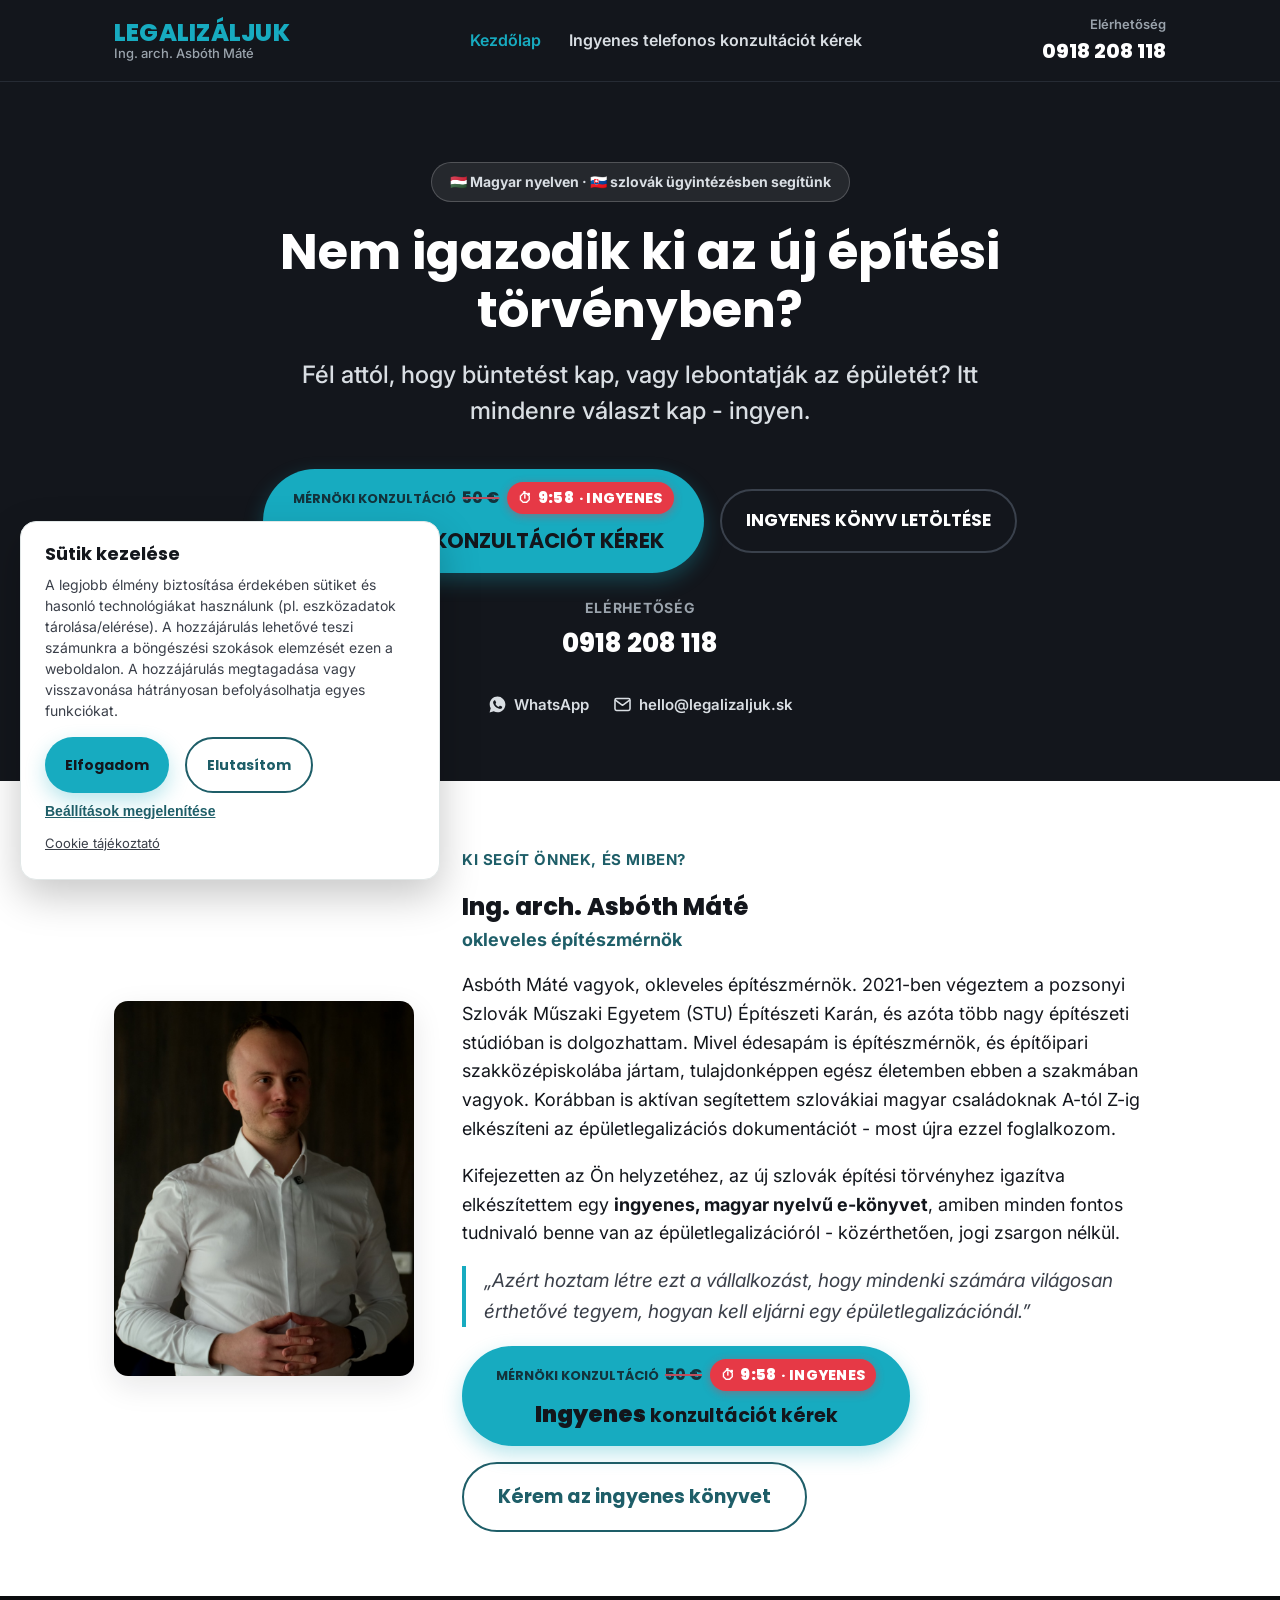
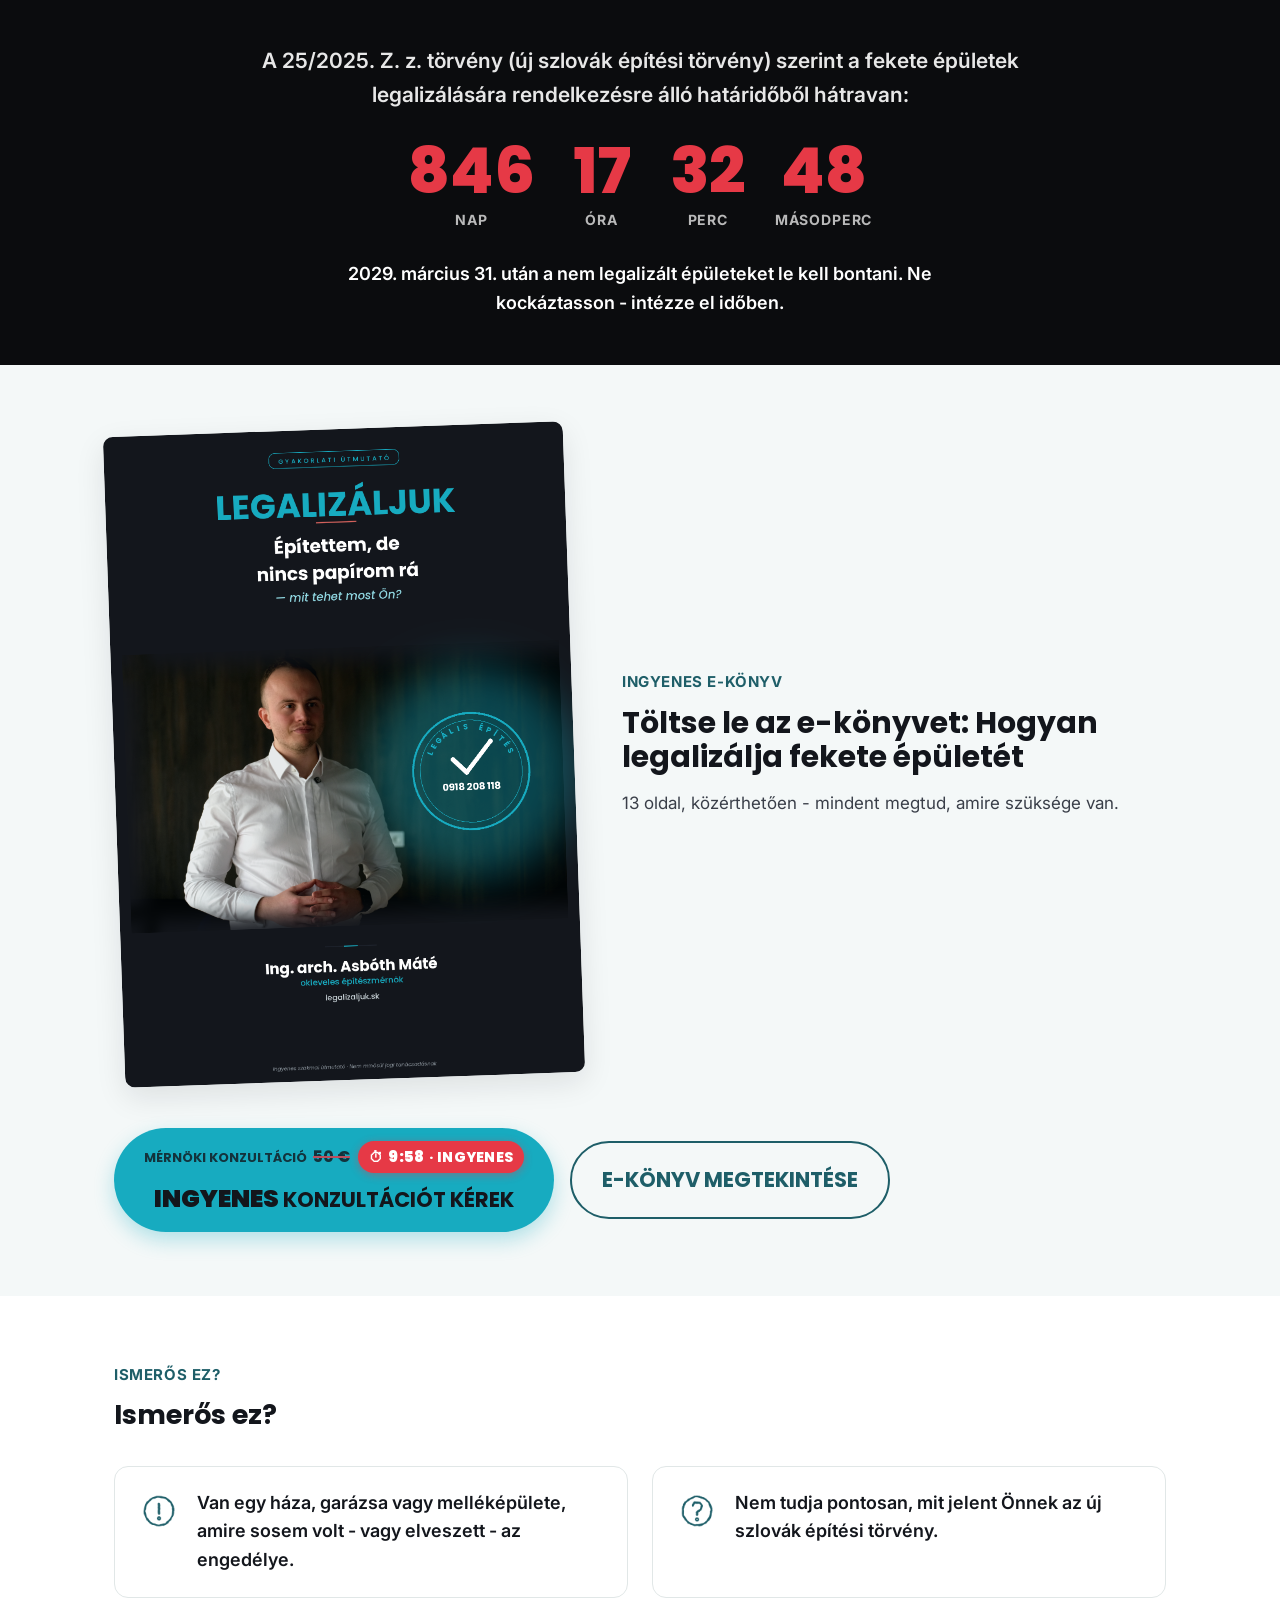
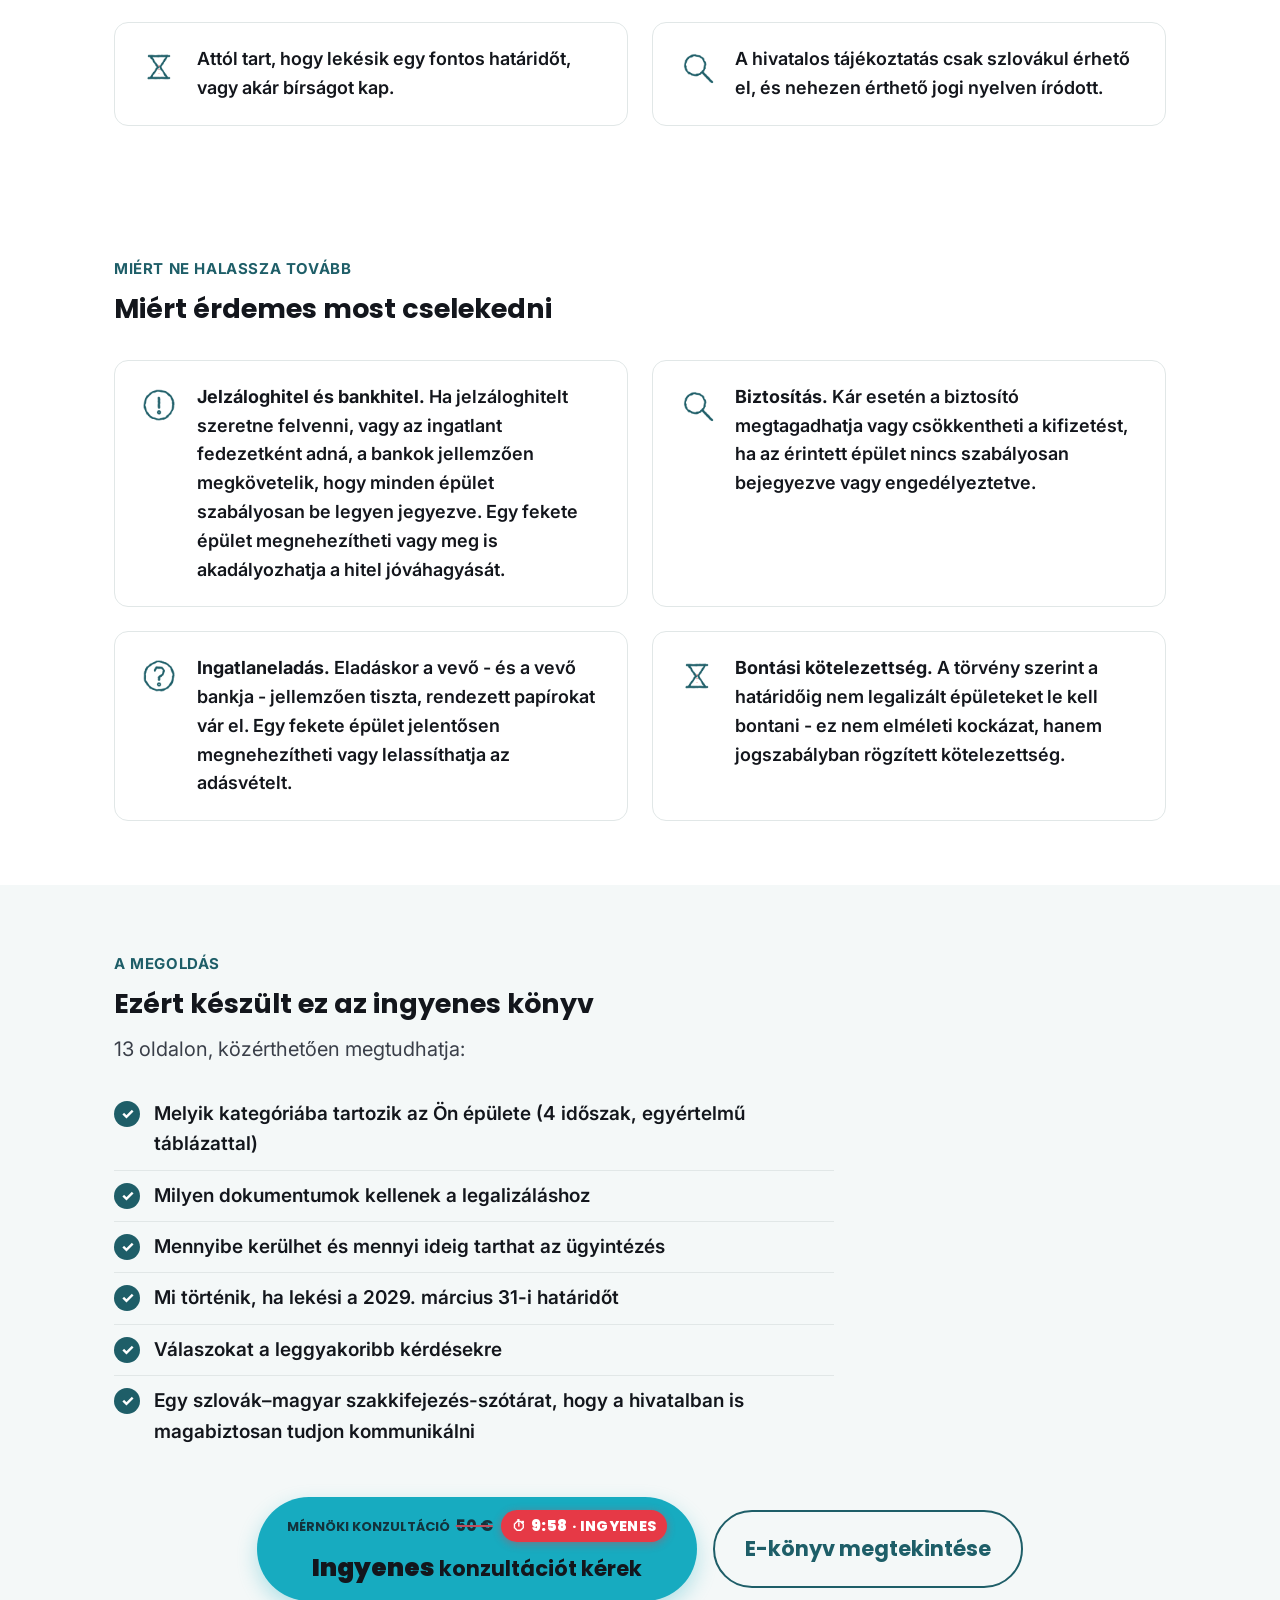
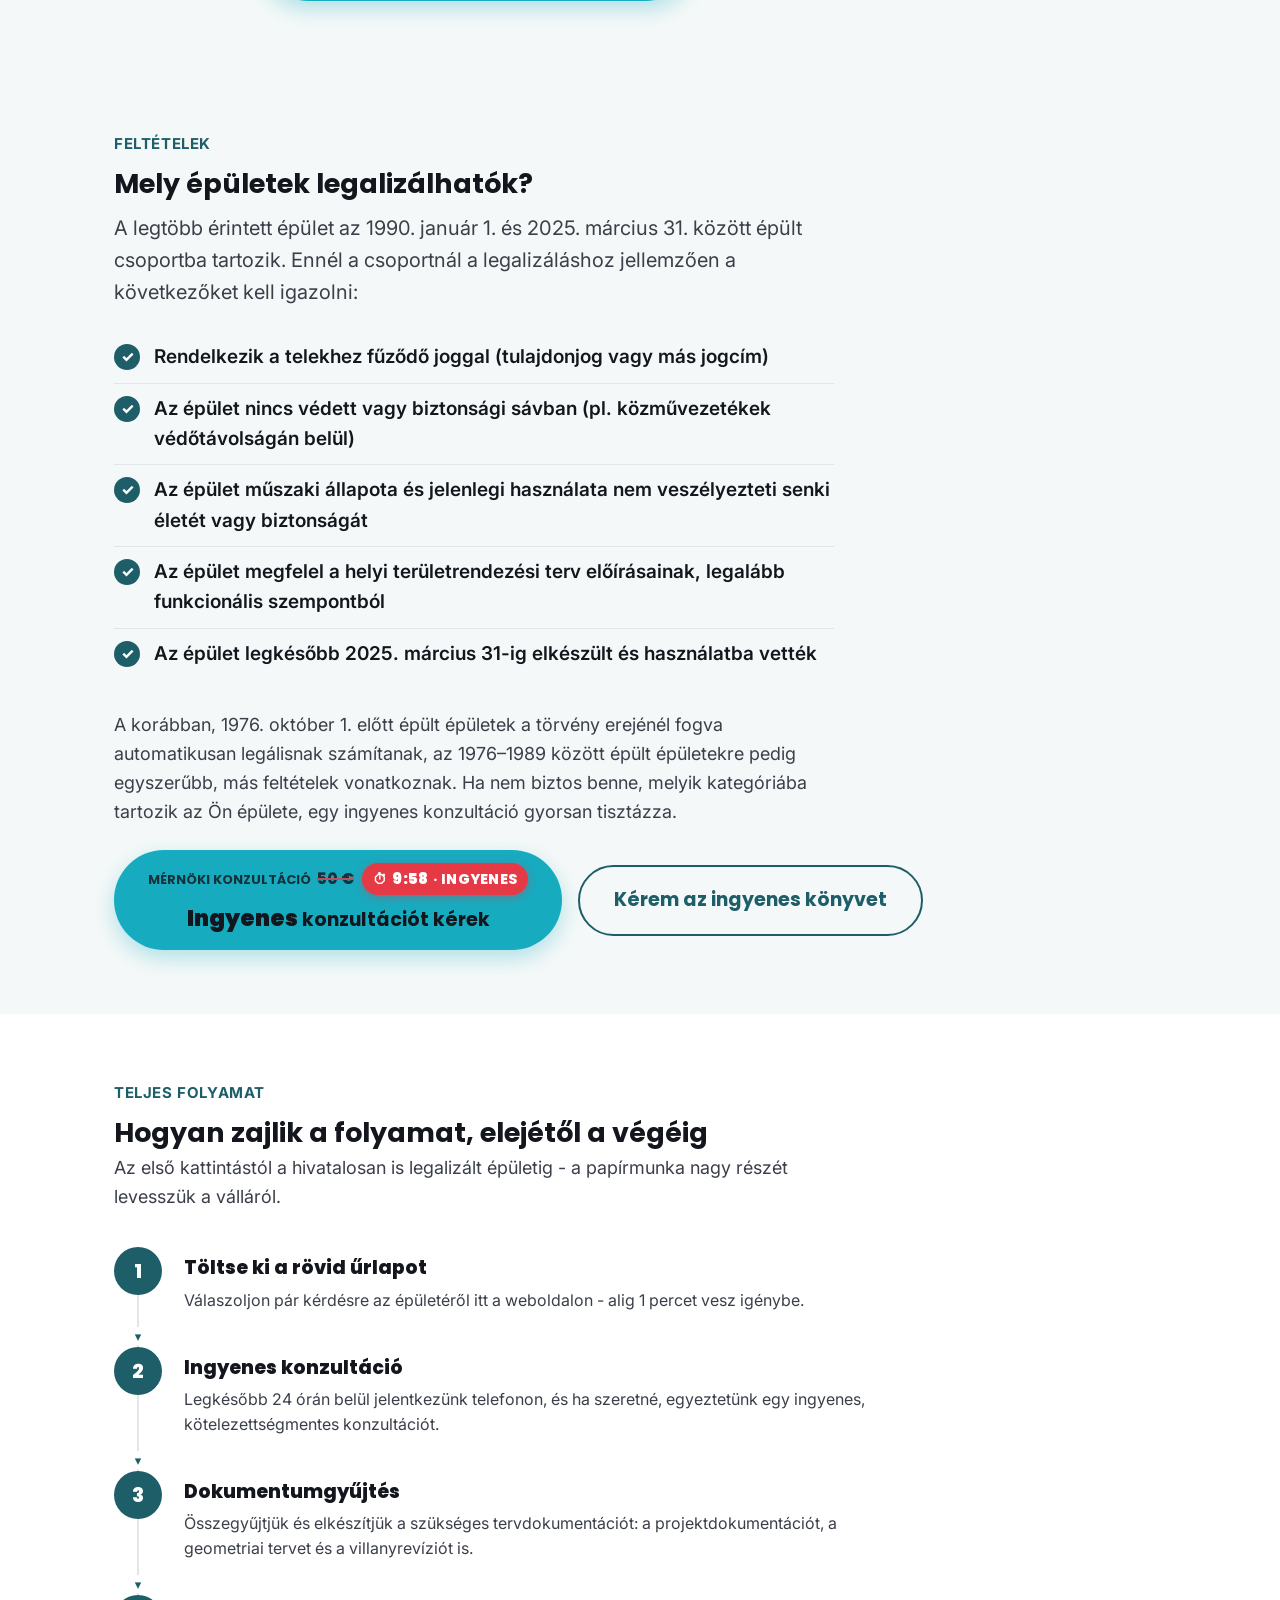
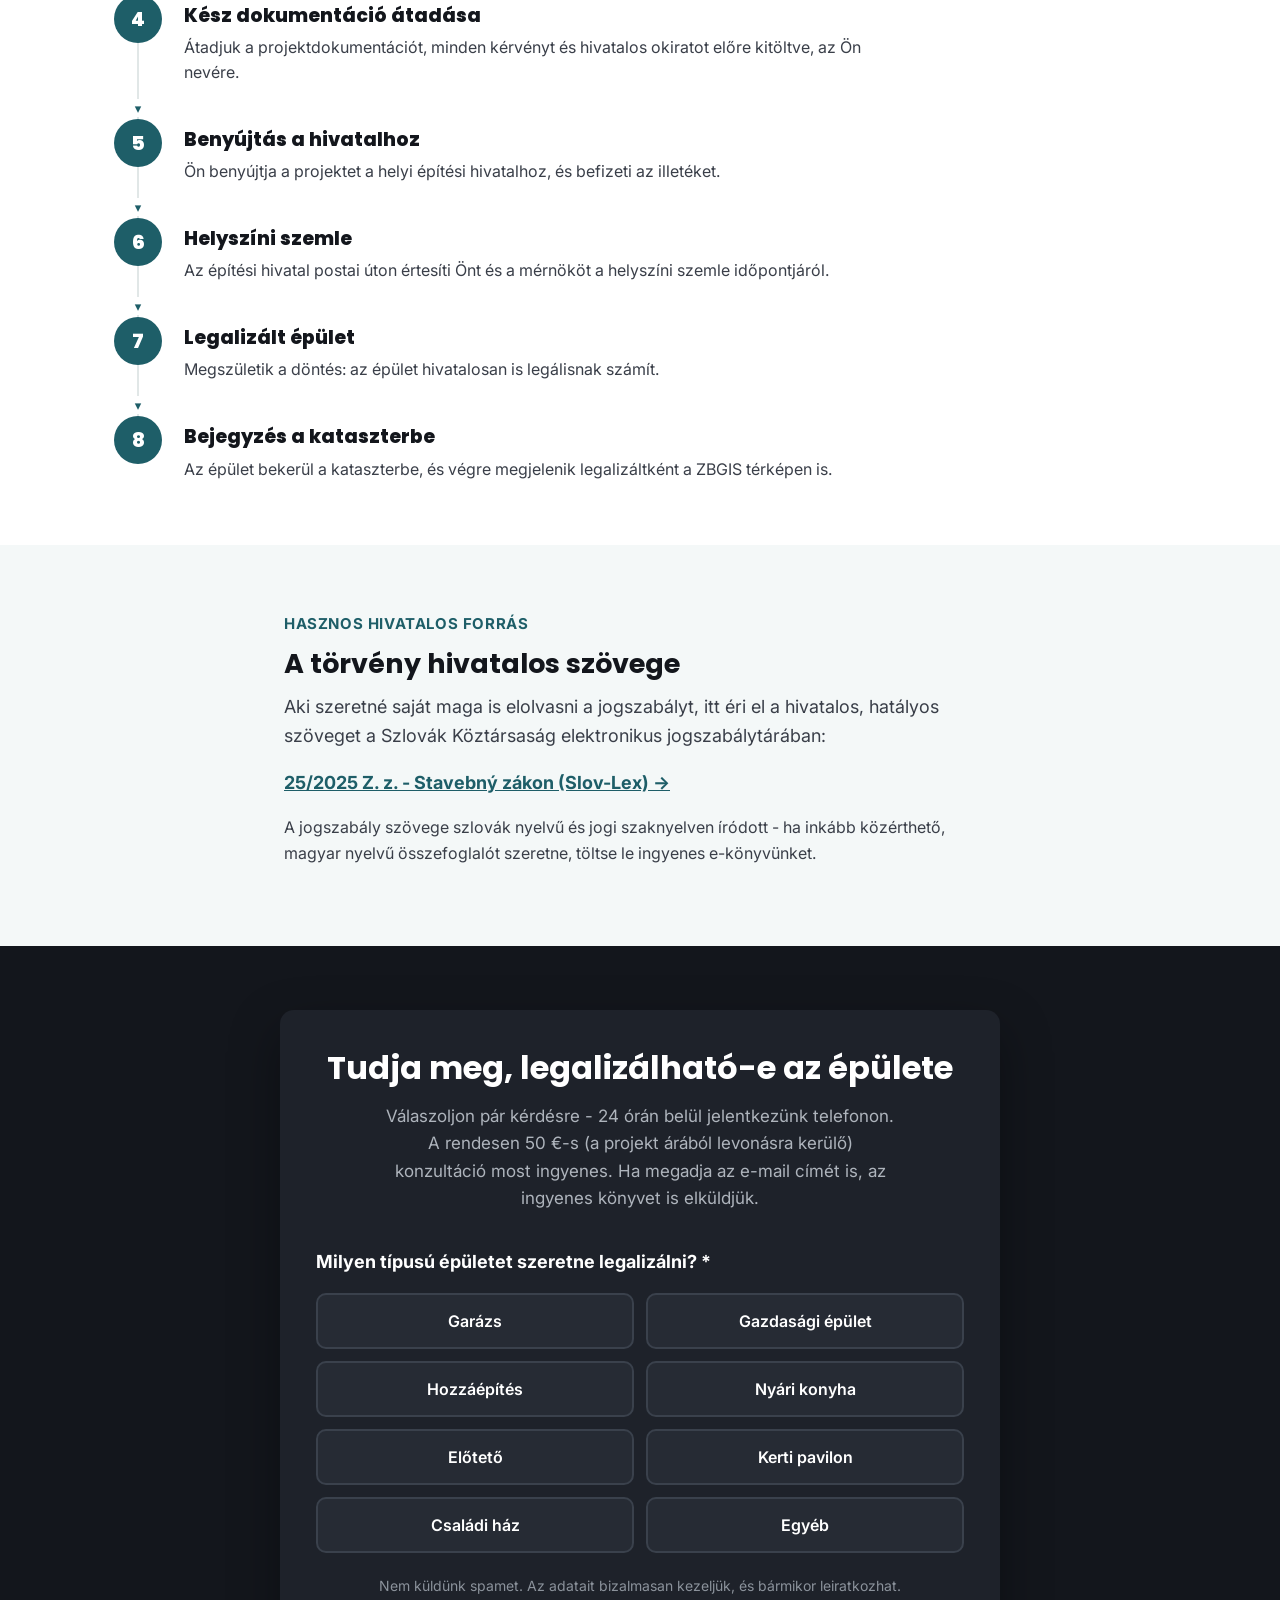
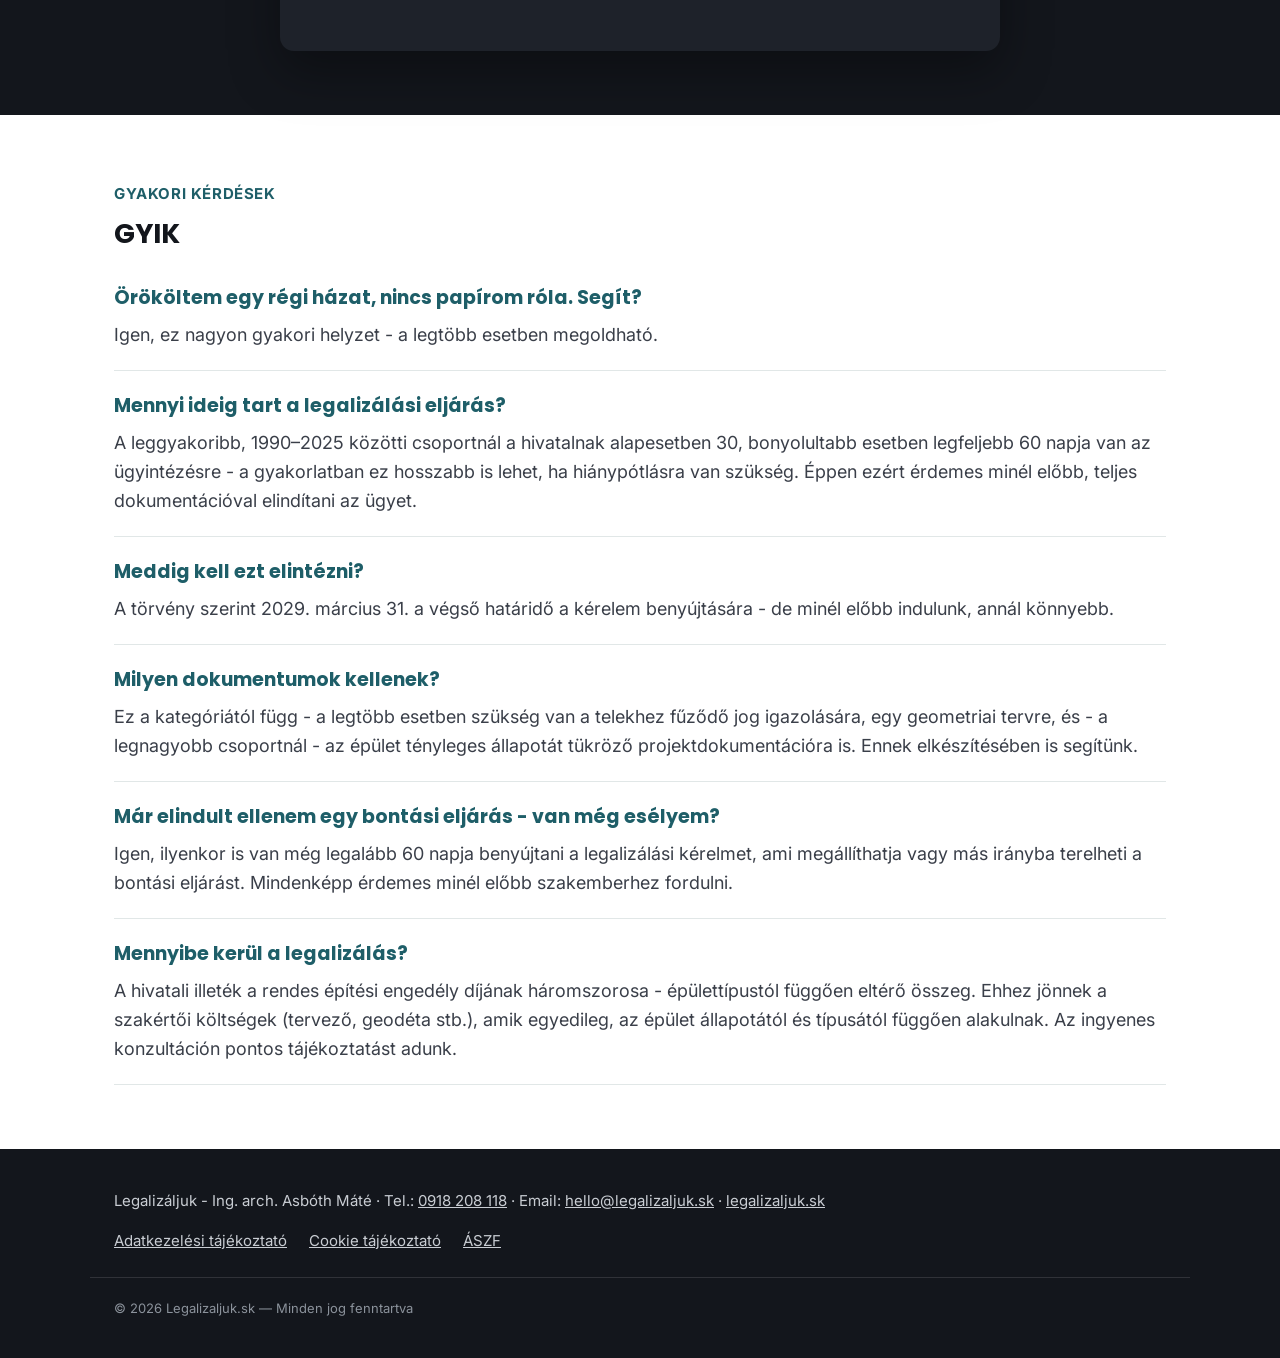
==== commit 279cd616: "Add legal pages, cookie consent banner, Microsoft Clarity, and mobile CTA fix - Fill out bilingual (" ====
--- a/index.html
+++ b/index.html
@@ -426,7 +426,7 @@
 
           <div class="checkbox-field required checkbox-field-dark">
             <input type="checkbox" id="consult_gdpr_consent" name="gdpr_consent" required>
-            <label for="consult_gdpr_consent"><b>Hozzájárulok</b>, hogy a fent megadott személyes adataimat (név, telefonszám, e-mail cím, az épületre vonatkozó adatok) az Emma Properties s.r.o. (márkanevén: Legalizáljuk - Ing. arch. Asbóth Máté), mint adatkezelő, az épületlegalizációval kapcsolatos ingyenes konzultáció felajánlása céljából telefonon és/vagy e-mailben történő megkeresésem érdekében kezelje. Tudomásul veszem, hogy a hozzájárulásomat bármikor, indoklás nélkül, ingyenesen visszavonhatom a hello@legalizaljuk.sk e-mail címre küldött üzenettel. A hozzájárulás visszavonása nem érinti a visszavonás előtti adatkezelés jogszerűségét. Elolvastam és megértettem az <a href="adatkezelesi-tajekoztato.html" target="_blank">Adatkezelési tájékoztatót</a>.</label>
+            <label for="consult_gdpr_consent"><b>Hozzájárulok</b>, hogy a fent megadott személyes adataimat (név, telefonszám, e-mail cím, az épületre vonatkozó adatok) Máté Asbóth - ArchAM (egyéni vállalkozó, márkanevén: Legalizáljuk - Ing. arch. Asbóth Máté), mint adatkezelő, az épületlegalizációval kapcsolatos ingyenes konzultáció felajánlása céljából telefonon és/vagy e-mailben történő megkeresésem érdekében kezelje. Tudomásul veszem, hogy a hozzájárulásomat bármikor, indoklás nélkül, ingyenesen visszavonhatom a hello@legalizaljuk.sk e-mail címre küldött üzenettel. A hozzájárulás visszavonása nem érinti a visszavonás előtti adatkezelés jogszerűségét. Elolvastam és megértettem az <a href="adatkezelesi-tajekoztato.html" target="_blank">Adatkezelési tájékoztatót</a>.</label>
           </div>
           <div class="checkbox-field checkbox-field-dark">
             <input type="checkbox" id="consult_newsletter_optin" name="newsletter_optin">
@@ -488,9 +488,11 @@
     <div>Legalizáljuk - Ing. arch. Asbóth Máté · Tel.: <a href="tel:+421918208118">0918 208 118</a> · Email: <a href="mailto:hello@legalizaljuk.sk">hello@legalizaljuk.sk</a> · <a href="https://legalizaljuk.sk">legalizaljuk.sk</a></div>
     <div class="footer-links">
       <a href="adatkezelesi-tajekoztato.html">Adatkezelési tájékoztató</a>
-      <a href="impresszum.html">Impresszum</a>
-    </div>
-  </div>
+      <a href="cookie-tajekoztato.html">Cookie tájékoztató</a>
+      <a href="aszf.html">ÁSZF</a>
+    </div>
+  </div>
+  <div class="wrap footer-bottom">© 2026 Legalizaljuk.sk — Minden jog fenntartva</div>
 </footer>
 
 <!-- ================= KÖNYV MODAL (felugró ablak) ================= -->
@@ -515,7 +517,7 @@
 
       <div class="checkbox-field required checkbox-field-dark">
         <input type="checkbox" id="book_gdpr_consent" name="gdpr_consent" required>
-        <label for="book_gdpr_consent"><b>Hozzájárulok</b>, hogy a fent megadott személyes adataimat (telefonszám, e-mail cím) az Emma Properties s.r.o. (márkanevén: Legalizáljuk - Ing. arch. Asbóth Máté), mint adatkezelő, az alábbi célból kezelje: az ingyenes kiskönyv részemre történő megküldése. Tudomásul veszem, hogy a hozzájárulásomat bármikor, indoklás nélkül, ingyenesen visszavonhatom a hello@legalizaljuk.sk e-mail címre küldött üzenettel. A hozzájárulás visszavonása nem érinti a visszavonás előtti adatkezelés jogszerűségét. Elolvastam és megértettem az <a href="adatkezelesi-tajekoztato.html" target="_blank">Adatkezelési tájékoztatót</a>.</label>
+        <label for="book_gdpr_consent"><b>Hozzájárulok</b>, hogy a fent megadott személyes adataimat (telefonszám, e-mail cím) Máté Asbóth - ArchAM (egyéni vállalkozó, márkanevén: Legalizáljuk - Ing. arch. Asbóth Máté), mint adatkezelő, az alábbi célból kezelje: az ingyenes kiskönyv részemre történő megküldése. Tudomásul veszem, hogy a hozzájárulásomat bármikor, indoklás nélkül, ingyenesen visszavonhatom a hello@legalizaljuk.sk e-mail címre küldött üzenettel. A hozzájárulás visszavonása nem érinti a visszavonás előtti adatkezelés jogszerűségét. Elolvastam és megértettem az <a href="adatkezelesi-tajekoztato.html" target="_blank">Adatkezelési tájékoztatót</a>.</label>
       </div>
 
       <div class="checkbox-field checkbox-field-dark">
@@ -531,10 +533,11 @@
 
 <!-- ================= MOBIL STICKY CTA SÁV ================= -->
 <div class="mobile-sticky-cta">
-  <a href="#form-consult" class="btn btn-cyan" data-consult-cta="compact" data-locked-label="Fontos: kérje most">Ingyenes konzultáció</a>
+  <a href="#form-consult" class="btn btn-cyan" data-consult-cta="compact" data-locked-label="Kérem a konzultációt">Ingyenes konzultáció</a>
   <a href="#form" class="btn btn-outline-dark">Ingyenes könyv</a>
 </div>
 
 <script src="script.js"></script>
+<script src="cookie-consent.js"></script>
 </body>
 </html>
--- a/style.css
+++ b/style.css
@@ -951,6 +951,37 @@
 .site-footer a{ color: #C9CDD3; }
 .site-footer .footer-links a{ margin-left: 18px; }
 .site-footer .footer-links a:first-child{ margin-left: 0; }
+.site-footer .footer-bottom{
+  margin-top: 24px;
+  padding-top: 20px;
+  border-top: 1px solid rgba(255,255,255,0.12);
+  text-align: center;
+  font-size: 13px;
+  color: #8B929B;
+}
+
+/* ---------- Kétnyelvű jogi oldalak (HU/SK) ---------- */
+.lang-badge{
+  display: inline-block;
+  font-size: 11px;
+  font-weight: 700;
+  letter-spacing: 0.04em;
+  padding: 2px 8px;
+  border-radius: 999px;
+  margin-right: 8px;
+  background: rgba(0,0,0,0.06);
+  color: var(--ink-soft);
+  vertical-align: middle;
+}
+.legal-note{
+  background: rgba(0,0,0,0.04);
+  border-left: 3px solid var(--teal);
+  padding: 14px 18px;
+  border-radius: 6px;
+  font-size: 14px;
+  color: var(--ink-soft);
+  margin: 24px 0;
+}
 
 /* ---------- Köszönő oldal ---------- */
 .thanks-hero{
@@ -1029,8 +1060,9 @@
   .mobile-sticky-cta a.btn{
     flex: 1;
     min-height: 48px;
-    padding: 12px 10px;
-    font-size: 14px;
+    padding: 12px 8px;
+    font-size: 16px;
+    line-height: 1.2;
     text-align: center;
   }
   body{ padding-bottom: 76px; }
@@ -1073,3 +1105,96 @@
   .cta-row{ flex-direction: column; }
   .cta-row .btn{ width: 100%; }
 }
+
+/* ---------- Süti-elfogadó (cookie consent) panel ---------- */
+.cc-banner{
+  position: fixed;
+  left: 20px;
+  bottom: 20px;
+  z-index: 500;
+  max-width: 420px;
+  width: calc(100% - 40px);
+}
+.cc-card{
+  background: var(--white);
+  border: 1px solid var(--border);
+  border-radius: 16px;
+  box-shadow: 0 16px 40px rgba(0,0,0,0.22);
+  padding: 22px 24px;
+}
+.cc-title{
+  font-family: "Poppins", sans-serif;
+  font-size: 18px;
+  margin: 0 0 10px 0;
+  color: var(--ink);
+}
+.cc-desc{
+  font-size: 14px;
+  line-height: 1.5;
+  color: var(--ink-soft);
+  margin: 0 0 16px 0;
+}
+.cc-actions{
+  display: flex;
+  flex-wrap: wrap;
+  align-items: center;
+  gap: 10px 16px;
+}
+.cc-actions .btn{
+  padding: 12px 20px;
+  font-size: 14px;
+}
+.cc-prefs-toggle{
+  background: none;
+  border: none;
+  padding: 0;
+  color: var(--teal);
+  font-weight: 700;
+  font-size: 14px;
+  text-decoration: underline;
+  cursor: pointer;
+}
+.cc-policy-link{
+  display: inline-block;
+  margin-top: 14px;
+  font-size: 13px;
+  color: var(--ink-soft);
+  text-decoration: underline;
+}
+.cc-prefs-panel{
+  border-top: 1px solid var(--border);
+  border-bottom: 1px solid var(--border);
+  margin-bottom: 16px;
+  padding: 14px 0;
+}
+.cc-pref-row{
+  display: flex;
+  align-items: flex-start;
+  justify-content: space-between;
+  gap: 14px;
+  padding: 8px 0;
+  font-size: 14px;
+  color: var(--ink);
+}
+.cc-pref-row input[type="checkbox"]{
+  flex-shrink: 0;
+  width: 20px;
+  height: 20px;
+  margin-top: 2px;
+}
+.cc-pref-desc{
+  font-weight: 400;
+  color: var(--ink-soft);
+  font-size: 13px;
+  margin-top: 2px;
+}
+.cc-save{ margin-top: 4px; }
+@media (max-width: 680px){
+  .cc-banner{
+    left: 12px;
+    right: 12px;
+    bottom: 84px;
+    width: auto;
+    max-width: none;
+  }
+}
